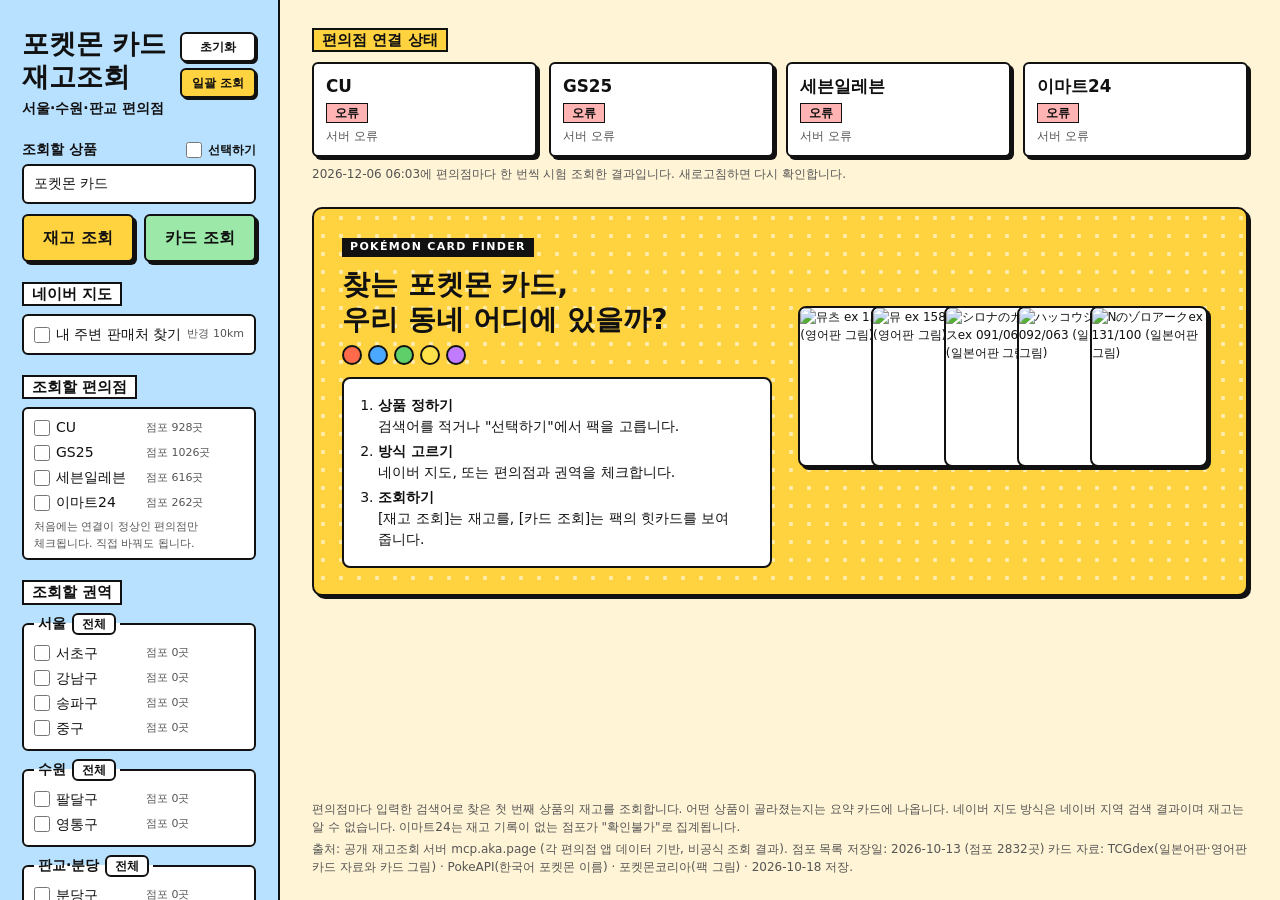
==== apps/pokemon-stock/index.html @ e5e1d25b "Add the 30th anniversary pack, real pack art, and fix fan hover flicker The 30th Celebration pack co" ====
<!DOCTYPE html>
<html lang="ko" data-version="26">
<head>
  <meta charset="UTF-8">
  <!-- 휴대폰에서 화면 폭에 맞게 보이도록 하는 설정 -->
  <meta name="viewport" content="width=device-width, initial-scale=1">
  <title>포켓몬 카드 재고조회</title>
  <!-- Leaflet = 여러 곳에 핀을 꽂을 수 있는 지도 라이브러리. CDN(공개 저장소)에서 불러온다.
       integrity = 받은 파일이 바뀌지 않았는지 확인하는 지문 -->
  <link rel="stylesheet" href="https://unpkg.com/leaflet@1.9.4/dist/leaflet.css"
        integrity="sha256-p4NxAoJBhIIN+hmNHrzRCf9tD/miZyoHS5obTRR9BMY=" crossorigin="">
  <link rel="stylesheet" href="style.css?v=26">
</head>
<body>
  <!-- 왼쪽 사이드바: 제목, 조회 버튼, 조회 상태, 권역 체크박스 -->
  <header>
    <!-- 제목과 초기화 버튼을 한 줄에 -->
    <div class="title-row">
      <h1>포켓몬 카드 <br>재고조회</h1>
      <div class="title-buttons">
        <!-- 초기화: 아래의 모든 선택을 푼다 -->
        <button id="reset-btn" type="button">초기화</button>
        <!-- 일괄 조회: 팩 전체를 모든 권역에서 조회한다(조회 중에는 [중지]로 바뀐다) -->
        <button id="batch-btn" type="button">일괄 조회</button>
      </div>
    </div>
    <p class="tagline">서울·수원·판교 편의점</p>

    <!-- 조회할 상품을 직접 적는 입력칸. label 의 for 와 input 의 id 를 맞추면 글자를 눌러도 입력칸이 선택된다 -->
    <div class="field-row">
      <label for="keyword" class="field">조회할 상품</label>
      <!-- 선택하기: 체크하면 입력칸 대신 아래의 팩 목록에서 고른다 -->
      <label class="pick"><input type="checkbox" id="pick-mode"><span>선택하기</span></label>
    </div>
    <input id="keyword" type="text" value="포켓몬 카드" maxlength="40" placeholder="포켓몬 닌자스피너카드" autocomplete="off">
    <!-- 팩 목록: 선택하기를 체크했을 때만 보인다. 하나만 고를 수 있다. script.js 가 cards.json 을 읽어 채운다 -->
    <form id="packs" class="checks" aria-label="포켓몬 카드 팩" hidden></form>

    <!-- 이 버튼을 누르면 script.js 가 체크한 권역의 점포를 공개 재고조회 서버에 실시간으로 물어본다 -->
    <!-- 재고 조회와 카드 조회 버튼을 반반씩 나란히 -->
    <div class="actions">
      <button id="load-btn" type="button">재고 조회</button>
      <!-- 카드 조회: 선택하기에서 고른 팩의 힛카드를 오른쪽에 보여 준다 -->
      <button id="cards-btn" type="button">카드 조회</button>
    </div>

    <!-- progress = 진행 막대. value 를 0~100 으로 바꾸면 막대가 찬다 -->
    <progress id="bar" max="100" value="0" aria-label="조회 진행률" hidden></progress>
    <!-- aria-live: 내용이 바뀌면 화면 읽기 프로그램이 읽어 준다 -->
    <p id="status" aria-live="polite"></p>
    <p id="fetched-at"></p>

    <!-- 조회 방식 1: 네이버 지도. 체크하면 아래 편의점·권역 선택은 잠긴다(둘 중 하나만 조회) -->
    <h2>네이버 지도</h2>
    <div class="checks">
      <label><input type="checkbox" id="naver-mode"><span>내 주변 판매처 찾기</span><small>반경 10km</small></label>
    </div>

    <!-- 조회 방식 2: 편의점 재고. 편의점 체크박스는 여러 개를 고를 수 있다. script.js 가 채운다 -->
    <h2>조회할 편의점</h2>
    <form id="chains" class="checks"></form>

    <!-- 권역 체크박스: script.js 가 stores.json 을 읽어 여기에 채운다 -->
    <h2>조회할 권역</h2>
    <form id="regions"></form>
    <p id="estimate" aria-live="polite">점포 목록을 불러오는 중...</p>

    <p class="notice">
      네이버 지도와 편의점 중 한 가지 방식으로만 조회합니다. 조회한 순간의 값이니 방문 전 점포에 확인하세요.
      내 위치는 이 브라우저 안에서 거리 계산에만 씁니다.
    </p>
  </header>

  <main>
    <!-- 편의점 연결 상태: 페이지가 열릴 때 script.js 가 편의점마다 시험 조회를 해 보고 박스 4개를 채운다 -->
    <section id="health-wrap">
      <h2>편의점 연결 상태</h2>
      <div id="health" aria-live="polite"></div>
      <p id="health-note"></p>
    </section>

    <!-- 버튼을 누르기 전에 보이는 안내 -->
    <section id="empty" class="hero">
      <div class="hero-text">
        <p class="hero-kicker">POKÉMON CARD FINDER</p>
        <p class="hero-title">찾는 포켓몬 카드,<br>우리 동네 어디에 있을까?</p>
        <!-- 속성 색을 본뜬 동그라미 장식 (불·물·풀·전기·에스퍼) -->
        <p class="energy" aria-hidden="true"><i></i><i></i><i></i><i></i><i></i></p>
        <ol class="hero-steps">
          <li><strong>상품 정하기</strong> 검색어를 적거나 "선택하기"에서 팩을 고릅니다.</li>
          <li><strong>방식 고르기</strong> 네이버 지도, 또는 편의점과 권역을 체크합니다.</li>
          <li><strong>조회하기</strong> [재고 조회]는 재고를, [카드 조회]는 팩의 힛카드를 보여 줍니다.</li>
        </ol>
      </div>
      <!-- 카드 그림 몇 장을 부채꼴로: script.js 가 cards.json 에서 그림이 있는 카드를 골라 채운다 -->
      <div id="hero-cards" class="hero-cards" aria-hidden="true"></div>
    </section>

    <!-- 네이버 지도 방식의 결과: 내 위치 10km 안의 판매처를 지도와 목록으로 -->
    <section id="places" hidden>
      <h2 id="places-title"></h2>
      <p id="places-note"></p>
      <p><a id="naver-link" target="_blank" rel="noopener">네이버 지도에서 전체 결과 보기 ↗</a></p>
      <div id="map" role="region" aria-label="주변 판매처 지도"></div>
      <ul id="places-list"></ul>
    </section>

    <!-- 카드 조회의 결과: 고른 팩마다 힛카드를 보여 준다 -->
    <section id="cards" hidden>
      <h2 id="cards-title"></h2>
      <p id="cards-note">팩을 누르면 그 팩에 들어 있는 가장 높은 등급의 카드가 펼쳐집니다. 뽑힐 확률이나 실제 개봉 결과를 뜻하지 않습니다.
         카드 그림은 공개 자료(TCGdex)의 일본어판 그림을 쓰고, 일본어판이 없으면 같은 그림의 영어판 카드 그림을 씁니다.
         어느 판에도 그림이 없는 카드(아직 영어판이 나오지 않은 스톰에메랄다 등)는 글자 카드로 표시합니다.
         팩 그림은 포켓몬코리아 공식 사이트의 한국어판 팩 그림이고, 박스는 실제 박스 사진이 없어 그 팩 그림을 앞면에 입혀 그린 모양입니다.
         포켓몬 30주년 팩은 영어판 자료로 만들었고 편의점 재고 조회에서는 뺐습니다. 최신 팩은 일부 이름이 일본어나 영어로 나옵니다.</p>
      <div id="cards-list"></div>
    </section>

    <!-- hidden: 처음에는 숨겨 두고, 조회가 끝난 뒤 JS 가 보이게 한다 -->
    <section id="result" hidden>
      <h2>편의점별 요약</h2>
      <p id="scope"></p>
      <div id="summary"></div>

      <!-- 재고가 있는 점포만 여기에 나온다 -->
      <section id="panel">
        <div class="panel-head">
          <h2 id="panel-title"></h2>
          <!-- 점포 검색창: 적는 즉시 조회된 점포 전체(재고 없는 점포 포함)에서 이름·주소로 찾는다 -->
          <label for="store-search" class="sr-only">점포 검색</label>
          <input id="store-search" type="search" placeholder="점포명·주소 검색 (예: 광교)" maxlength="30" autocomplete="off">
        </div>
        <p id="panel-note"></p>
        <ul id="store-list"></ul>
      </section>
    </section>
  </main>

  <footer>
    <p>편의점마다 입력한 검색어로 찾은 첫 번째 상품의 재고를 조회합니다. 어떤 상품이 골라졌는지는 요약 카드에 나옵니다.
       네이버 지도 방식은 네이버 지역 검색 결과이며 재고는 알 수 없습니다.
       이마트24는 재고 기록이 없는 점포가 "확인불가"로 집계됩니다.</p>
    <p>출처: 공개 재고조회 서버 mcp.aka.page (각 편의점 앱 데이터 기반, 비공식 조회 결과). <span id="built-at"></span> <span id="cards-source"></span></p>
  </footer>

  <script src="https://unpkg.com/leaflet@1.9.4/dist/leaflet.js"
          integrity="sha256-20nQCchB9co0qIjJZRGuk2/Z9VM+kNiyxNV1lvTlZBo=" crossorigin=""></script>
  <script src="script.js?v=26"></script>
</body>
</html>
---- apps/pokemon-stock/style.css ----
/* 디자인: 네오 브루탈리즘 = 밝은 원색 + 굵은 검정 테두리 + 번지지 않는 딱딱한 그림자.
   배치: PC 에서는 왼쪽 사이드바 + 오른쪽 본문(블로그와 같은 구조), 휴대폰에서는 한 열. */
:root {
  --bg: #fff4d6;     /* 크림색 바탕 */
  --ink: #111111;    /* 글자와 테두리의 검정 */
  --card: #ffffff;
  --point: #ffd23f;  /* 노랑: 조회 버튼, 선택된 것 */
  --sub: #b8e0ff;    /* 하늘: 사이드바 */
  --ok: #9be8a8;     /* 초록: 재고 있음 */
  --dim: #555555;    /* 회색 글자: 품절, 확인불가 */
  --line: 2px solid var(--ink);
  --shadow: 3px 3px 0 var(--ink); /* 가로 3px, 세로 3px, 번짐 0 = 딱딱한 그림자 */
}

/* grid: 왼쪽 280px 사이드바 + 나머지(1fr) 본문. 본문 아래 줄에 footer */
body {
  margin: 0;
  min-height: 100vh;
  display: grid;
  grid-template-columns: 280px minmax(0, 1fr); /* minmax(0, …) = 내용이 길어도 칸이 화면 밖으로 늘어나지 않게 */
  grid-template-rows: 1fr auto;
  font: 14px/1.5 system-ui, -apple-system, "Apple SD Gothic Neo", sans-serif; /* 글자크기/줄간격 글꼴 */
  background: var(--bg);
  color: var(--ink);
  word-break: keep-all;    /* 한글을 단어 중간에서 끊지 않는다 */
  overflow-wrap: anywhere; /* 그래도 넘치는 긴 주소는 꺾는다 */
}

/* 사이드바: 스크롤해도 화면에 붙어 있다 */
header {
  grid-row: 1 / 3;
  position: sticky;
  top: 0;
  height: 100vh;
  box-sizing: border-box;
  padding: 28px 22px;
  background: var(--sub);
  border-right: var(--line);
  overflow-y: auto; /* 권역이 많아 화면보다 길어지면 사이드바 안에서 스크롤 */
}

h1, h2 { font-weight: 800; line-height: 1.2; }
h1 { font-size: 1.7rem; margin: 0 0 4px; }
/* 제목(왼쪽)과 초기화 버튼(오른쪽)을 한 줄에 */
.title-row { display: flex; align-items: flex-start; justify-content: space-between; gap: 8px; }
.tagline { margin: 0 0 20px; font-weight: 700; }

/* 소제목 뒤에 노란 형광펜을 칠한 듯한 효과 */
h2 {
  display: inline-block;
  font-size: 0.95rem;
  margin: 0 0 10px;
  padding: 1px 8px;
  background: var(--point);
  border: var(--line);
}

main { padding: 28px 32px 8px; max-width: 1100px; }
footer { padding: 8px 32px 20px; color: var(--dim); font-size: 12px; max-width: 1100px; }
footer p { margin: 4px 0; }

a { color: var(--ink); font-weight: 700; }

/* 누르는 것은 모두 button */
button {
  font: inherit;
  min-height: 36px;
  padding: 6px 12px;
  border: var(--line);
  border-radius: 6px;
  background: var(--card);
  color: var(--ink);
  box-shadow: var(--shadow);
  cursor: pointer;
  text-align: left;
  transition: transform 0.1s, box-shadow 0.1s;
}

/* 마우스를 올리면 살짝 떠오르고, 누르는 동안에는 그림자 자리로 내려가 "눌린" 것처럼 보인다 */
button:hover { transform: translate(-1px, -1px); box-shadow: 4px 4px 0 var(--ink); }
button:active { transform: translate(3px, 3px); box-shadow: none; }

/* 키보드로 선택했을 때 어디에 있는지 보이게 한다 */
:focus-visible { outline: 3px solid #1a4fff; outline-offset: 2px; }

/* 상품 입력칸 */
header label.field { display: block; padding: 0; margin-bottom: 4px; font-weight: 800; cursor: default; }
#keyword { width: 100%; height: 40px; margin: 0 0 10px; padding: 0 10px; box-sizing: border-box; font: inherit; border: var(--line); border-radius: 6px; background: var(--card); color: var(--ink); }

/* 재고 조회와 카드 조회를 반반씩 나란히 (1fr 1fr = 같은 폭 두 칸) */
.actions { display: grid; grid-template-columns: 1fr 1fr; gap: 10px; }
.actions button { text-align: center; font-size: 1rem; font-weight: 800; padding: 10px 4px; }
#load-btn { background: var(--point); }

button:disabled { cursor: wait; background: var(--card); color: var(--dim); transform: none; box-shadow: none; }

/* 진행 막대: 브라우저 기본 모양을 지우고(appearance: none) 테두리와 노란 채움으로 다시 그린다 */
#bar { appearance: none; display: block; width: 100%; height: 18px; margin-top: 14px; border: var(--line); border-radius: 6px; background: var(--card); overflow: hidden; box-sizing: border-box; }
#bar[hidden] { display: none; }
#bar::-webkit-progress-bar { background: var(--card); }
#bar::-webkit-progress-value { background: var(--point); border-right: var(--line); transition: width 0.3s; } /* 크롬·사파리 */
#bar::-moz-progress-bar { background: var(--point); }                                                         /* 파이어폭스 */

/* 초기화 버튼: 제목 오른쪽에 작고 조용하게 */
/* 제목 오른쪽에 초기화와 일괄 조회를 위아래로. 두 버튼은 크기와 글자 크기가 같다 */
.title-buttons { display: flex; flex-direction: column; gap: 6px; flex: 0 0 auto; margin-top: 4px; }
#reset-btn, #batch-btn { min-height: 30px; padding: 2px 10px; font-size: 12px; font-weight: 700; text-align: center; box-shadow: 2px 2px 0 var(--ink); }
#batch-btn { background: var(--point); }

/* 잠긴(disabled) 체크박스와 그 이름표는 흐리게 */
header label:has(input:disabled), legend .all:disabled { opacity: 0.4; cursor: not-allowed; }
fieldset:has(input:disabled) { background: transparent; }

/* 주변 판매처 지도 */
#map { height: 420px; margin: 10px 0 14px; border: var(--line); border-radius: 8px; box-shadow: var(--shadow); z-index: 0; }
#map[hidden] { display: none; }
#places-note { margin: 0 0 6px; color: var(--dim); font-size: 12px; }
#places-list { list-style: none; padding: 0; margin: 0; }
#places-list li { margin-bottom: 10px; }
#places-list a { display: inline-block; padding: 6px 0 0; font-size: 12px; }

#status { margin: 8px 0 0; font-weight: 700; font-variant-numeric: tabular-nums; } /* tabular-nums = 숫자 폭을 같게 해 글자가 흔들리지 않게 */
#status:empty, #fetched-at:empty { display: none; } /* :empty = 내용이 없을 때는 자리도 차지하지 않게 */
#fetched-at { display: inline-block; margin: 12px 0 0; padding: 2px 8px; background: var(--ink); color: var(--card); font-weight: 700; font-size: 12px; }
.notice { margin: 16px 0 0; font-size: 12px; }

/* "조회할 상품" 이름표와 [선택하기]를 한 줄의 양 끝에 */
.field-row { display: flex; align-items: center; justify-content: space-between; margin-bottom: 4px; }
.field-row label.field { margin: 0; }
header label.pick { padding: 0; font-size: 12px; font-weight: 700; }
#keyword:disabled { opacity: 0.4; cursor: not-allowed; }
/* 팩 목록: 길어지면 이 상자 안에서 스크롤 */
#packs { max-height: 190px; overflow-y: auto; margin: -4px 0 10px; }
#packs[hidden] { display: none; }

/* 카드 조회 버튼 */
#cards-btn { background: var(--ok); }

/* ---------- 힛카드 화면 ---------- */
#cards-note { margin: 0 0 14px; color: var(--dim); font-size: 12px; }
.pack { margin-bottom: 28px; padding: 14px 16px 16px; border: var(--line); border-radius: 8px; background: var(--card); box-shadow: var(--shadow); }
.pack h3 { margin: 0; font-size: 1.15rem; font-weight: 800; }
.pack-meta { margin: 2px 0 0; color: var(--dim); font-size: 12px; }

/* 팩 목록: 이름과 설명을 한 줄로. 이름이 길면 말줄임표 */
#packs label span { flex: 1; min-width: 0; white-space: nowrap; overflow: hidden; text-overflow: ellipsis; }
#packs label small { white-space: nowrap; }

/* 무대: 닫힌 팩 또는 펼쳐진 카드가 가운데에 놓인다. 뒤 배경은 팩의 색(--c)을 옅게 깐 빗금 무늬 */
.stage {
  display: flex; justify-content: center; align-items: center; min-height: 270px; margin-top: 10px; padding: 16px 0 96px; overflow: hidden;
  border: 1px solid var(--ink); border-radius: 8px;
  background-color: color-mix(in srgb, var(--c, var(--point)) 45%, var(--card)); /* 팩 색과 흰색을 섞는다 */
  background-image: repeating-linear-gradient(45deg, transparent 0 16px, rgb(255 255 255 / 0.4) 16px 32px);
} /* 아래 여백: 기울어진 카드의 끝이 잘리지 않게 */

/* 팩 뒤의 박스 모양(직접 그린 것): 팩보다 크고 살짝 기울어 뒤에 놓인다 */
.stage { position: relative; }
.box-art {
  position: absolute; left: 50%; top: 22px; width: 210px; height: 230px; box-sizing: border-box;
  display: flex; flex-direction: column; justify-content: space-between; align-items: flex-end; padding: 12px 14px;
  transform: translateX(-34%) rotate(6deg);
  border: var(--line); border-radius: 6px; box-shadow: 5px 5px 0 var(--ink);
  background: color-mix(in srgb, var(--c, var(--point)) 70%, var(--ink)); /* 팩 색을 조금 어둡게 */
  color: var(--card); font-size: 11px; font-weight: 800; letter-spacing: 0.08em;
}
.box-art::before { content: ''; position: absolute; left: 0; right: 0; top: 34px; border-top: 2px dashed rgb(255 255 255 / 0.7); } /* 뚜껑 절취선 */
.box-art strong { font-size: 1.05rem; letter-spacing: 0; text-align: right; }
.box-art[hidden] { display: none; }
.stage.still { padding-bottom: 24px; } /* 펼칠 카드가 없는 팩: 아래 여백이 필요 없다 */
.pack-cover { position: relative; z-index: 1; margin-right: 70px; } /* 박스 앞, 약간 왼쪽에 */

/* 닫힌 팩: 세로로 긴 봉지 모양 버튼 */
.pack-cover { display: flex; flex-direction: column; justify-content: space-between; align-items: center; width: 130px; height: 210px; padding: 14px 10px; text-align: center; background: var(--c, var(--point)); border-radius: 10px; font-size: 12px; }
button.pack-cover[aria-expanded], button.pack-cover:hover { background: var(--c, var(--point)); }
.pack-cover[hidden], .fan[hidden], .again[hidden] { display: none; }
.pack-cover strong { font-size: 1.05rem; font-weight: 800; line-height: 1.25; }
.pack-cover .open { padding: 2px 10px; background: var(--ink); color: var(--card); font-weight: 800; }

/* 실제 팩 그림(정사각형 그림 가운데에 팩이 있다). 다 불러오면 script.js 가 has-img 를 붙인다 */
.pack-img { display: none; }
.has-img > .pack-img { display: block; position: absolute; inset: 0; width: 100%; height: 100%; object-fit: cover; }
/* 팩 표지: 그림이 팩 모양을 대신하고, 직접 그린 글자는 숨긴다. [팩 열기] 표시는 그림 아래쪽에 */
button.pack-cover.has-img, button.pack-cover.has-img:hover { padding: 0; background: transparent; border-color: transparent; box-shadow: none; }
.pack-cover.has-img > .pack-img { filter: drop-shadow(3px 3px 0 var(--ink)); }
.pack-cover.has-img > span:not(.open), .pack-cover.has-img > strong { visibility: hidden; }
.pack-cover.has-img .open { position: absolute; bottom: -10px; z-index: 1; }
/* 박스 앞면: 팩 그림을 크게 확대해 그림 부분으로 채우고, 글자는 어두운 띠 위에 */
.box-art { overflow: hidden; }
.box-art::before { z-index: 1; }
.box-art.has-img > .pack-img { transform: scale(1.8); }
.box-art > span, .box-art > strong { position: relative; z-index: 1; }
.box-art.has-img > span, .box-art.has-img > strong { padding: 0 6px; background: rgb(0 0 0 / 0.7); }

/* 펼쳐진 카드: 가운데를 기준으로 부채꼴. --i = 몇 번째 카드, --n = 카드 수, --w = 카드 폭 */
.fan { --w: 104px; display: flex; justify-content: center; flex: 1; min-width: 0; padding: 20px 34px 0; box-sizing: border-box; }
/* 카드 한 자리(slot): 부채꼴의 기울기·겹침을 맡고, 마우스를 올려도 움직이지 않는다 */
.slot {
  /* 가운데에서 멀수록 더 기울인다. 카드가 많으면 한 장당 기울기를 줄여 전체 각도가 너무 커지지 않게 한다 */
  --turn: calc((var(--i) - (var(--n) - 1) / 2) * min(5deg, 44deg / var(--n)));
  flex: 0 0 var(--w); height: calc(var(--w) * 1.44);
  transform: rotate(var(--turn)) translateY(calc(var(--turn) / 1deg * var(--turn) / 1deg * 0.18px)); /* 끝으로 갈수록 살짝 내려 부채꼴로 */
  transform-origin: 50% 120%;
  animation: deal 0.45s backwards; animation-delay: calc(var(--i) * 70ms); /* 한 장씩 차례로 나타난다 */
}
/* 둘째 카드부터는 앞 카드와 겹친다. 카드가 많을수록 더 많이 겹쳐서 전체가 화면 폭 안에 들어오게 한다
   (여기서 100% 는 .fan 의 폭) */
.slot + .slot { margin-left: calc(min(var(--w) - 28px, (100% - var(--w)) / (var(--n) - 1)) - var(--w)); }
@keyframes deal { from { opacity: 0; transform: translateY(40px) rotate(0); } }
/* 자리 안의 카드: 마우스를 올린 자리의 카드만 똑바로 세워 앞으로 띄운다 */
.tcg {
  display: flex; flex-direction: column; justify-content: space-between;
  width: 100%; height: 100%; padding: 8px; box-sizing: border-box;
  border: var(--line); border-radius: 8px; background: var(--card); box-shadow: 3px 3px 0 var(--ink);
  transition: transform 0.15s;
  font-size: 12px;
}
.slot:hover { z-index: 1; }
.slot:hover > .tcg { transform: rotate(calc(-1 * var(--turn))) translateY(-10px) scale(1.06); }
.tcg strong { font-size: 13px; font-weight: 800; line-height: 1.25; overflow-wrap: anywhere; }
.tcg .rarity { align-self: flex-start; padding: 0 6px; border: 1px solid var(--ink); background: var(--card); font-weight: 800; }
.tcg .no { color: var(--dim); }
/* 그림 카드: 여백 없이 그림으로 꽉 채운다 */
.tcg.art { padding: 0; overflow: hidden; }
.tcg.art img { display: block; width: 100%; height: 100%; object-fit: cover; }

/* 그림이 있는 카드 목록: 격자로 */
.gallery { display: grid; grid-template-columns: repeat(auto-fill, minmax(104px, 1fr)); gap: 12px 10px; margin: 0; padding: 6px 0 10px; list-style: none; }
.gallery img { display: block; width: 100%; height: auto; border: var(--line); border-radius: 6px; box-shadow: 2px 2px 0 var(--ink); }
.gallery strong { display: block; margin-top: 4px; font-size: 12px; font-weight: 800; overflow-wrap: anywhere; }
.gallery span { color: var(--dim); font-size: 11px; }

/* 등급별 카드 색: 색만으로 구분하지 않고 등급 글자를 함께 적는다 */
.r-SAR { background: var(--point); }
.r-UR, .r-MUR { background: #ffb3b3; }
.r-BWR { background: #e6e6e6; }
.r-SSR { background: var(--sub); }

.again { display: block; margin: 12px auto; min-height: 30px; padding: 2px 16px; font-weight: 700; border-radius: 999px; box-shadow: 2px 2px 0 var(--ink); }

/* 카드 목록: 가로로 넘기는 칸들. wrap 이 붙으면 여러 줄로 */
.chips { display: flex; gap: 8px; margin: 0; padding: 4px 2px 10px; list-style: none; overflow-x: auto; }
.chips.wrap { flex-wrap: wrap; overflow-x: visible; }
.chips li { flex: 0 0 auto; min-width: 120px; padding: 6px 10px; border: 1px solid var(--ink); border-radius: 6px; background: var(--bg); }
.chips strong { display: block; font-size: 13px; font-weight: 800; }
.chips span { color: var(--dim); font-size: 12px; }
.pack summary { margin-top: 6px; cursor: pointer; font-weight: 700; font-size: 12px; }
/* 움직임을 줄이도록 설정한 사람에게는 등장 효과를 끈다 */
@media (prefers-reduced-motion: reduce) { .slot { animation: none; } .tcg { transition: none; } }

/* 편의점 연결 상태 박스 4개 */
#health-wrap { margin-bottom: 24px; }
#health { display: grid; grid-template-columns: repeat(4, minmax(0, 1fr)); gap: 12px; } /* 편의점 4곳을 항상 한 줄에 */
.health-box { padding: 10px 12px; border: var(--line); border-radius: 6px; background: var(--card); box-shadow: var(--shadow); }
.health-box strong { display: block; font-size: 1.05rem; font-weight: 800; }
.health-box small { display: block; margin-top: 4px; color: var(--dim); font-size: 12px; }
/* 상태 꼬리표: 색만으로 구분하지 않고 "정상 / 오류 / 확인 중" 글자를 함께 적는다 */
.state { display: inline-block; margin-top: 4px; padding: 0 8px; border: 1px solid var(--ink); font-weight: 800; font-size: 12px; }
.state.ok { background: var(--ok); }
.state.bad { background: #ffb3b3; }
#health-note { margin: 8px 0 0; color: var(--dim); font-size: 12px; }

/* 첫 화면: 왼쪽에 안내 글, 오른쪽에 카드 그림 부채꼴 */
.hero {
  display: grid; grid-template-columns: repeat(auto-fit, minmax(280px, 1fr)); gap: 16px; align-items: center; /* 자리가 좁으면 글과 카드가 위아래로 쌓인다 */
  padding: 26px 28px; border: var(--line); border-radius: 10px; box-shadow: var(--shadow); overflow: hidden;
  background-color: var(--point);
  background-image: radial-gradient(rgb(255 255 255 / 0.55) 2px, transparent 2.5px); background-size: 18px 18px; /* 물방울 무늬 */
}
.hero[hidden] { display: none; }
.hero-kicker { display: inline-block; margin: 0; padding: 1px 8px; background: var(--ink); color: var(--card); font-size: 11px; font-weight: 800; letter-spacing: 0.12em; }
.hero-title { margin: 10px 0 8px; font-size: 1.75rem; font-weight: 800; line-height: 1.25; }
/* 속성 색 동그라미: 불 · 물 · 풀 · 전기 · 에스퍼 */
.energy { display: flex; gap: 6px; margin: 0 0 12px; }
.energy i { width: 16px; height: 16px; border: var(--line); border-radius: 50%; }
.energy i:nth-child(1) { background: #ff6b4a; }
.energy i:nth-child(2) { background: #4aa8ff; }
.energy i:nth-child(3) { background: #5fcf6a; }
.energy i:nth-child(4) { background: #ffe14a; }
.energy i:nth-child(5) { background: #c07bff; }
.hero-steps { margin: 0; padding: 12px 14px 12px 34px; border: var(--line); border-radius: 8px; background: var(--card); }
.hero-steps li { margin: 4px 0; }
.hero-steps strong { display: block; font-weight: 800; }
.hero-cards { min-height: 230px; display: flex; align-items: center; padding-bottom: 40px; }
.hero-cards .fan { --w: 112px; padding: 10px 26px 0; }

/* 요약 카드: 모두 같은 크기. auto-fill = 카드 수와 상관없이 칸 너비가 일정하다(좁으면 자동으로 줄바꿈) */
#summary { display: grid; grid-template-columns: repeat(auto-fill, minmax(230px, 1fr)); gap: 12px; }
.card { display: grid; grid-template-columns: minmax(0, 1fr); grid-template-rows: auto minmax(0, 1fr) auto; gap: 8px 10px; width: 100%; height: 220px; padding: 10px 12px; overflow: hidden; }
/* 조회 중: 오른쪽은 힛카드(머리줄 아래부터 카드 바닥까지). 안쪽 너비의 50% = 박스 전체 너비의 약 45% */
.card.busy { grid-template-columns: minmax(0, 1fr) 50%; }
.card-head { grid-column: 1 / -1; }
.card small { display: block; color: var(--dim); font-size: 12px; }
/* 머리줄: 편의점 이름 왼쪽, 상태 표시 오른쪽 */
.card-head { display: flex; align-items: center; justify-content: space-between; gap: 8px; }
.card-head strong { font-size: 1.1rem; font-weight: 800; }
.pill { padding: 0 8px; border: 1px solid var(--ink); border-radius: 999px; background: var(--card); font-size: 12px; font-weight: 800; white-space: nowrap; }
.pill.run { background: var(--point); }
.pill.ok { background: var(--ok); }
.pill.bad { background: #ffb3b3; }
.pill.wait { color: var(--dim); }
.card-main { display: flex; flex-direction: column; justify-content: center; gap: 8px; min-width: 0; }
.card-wait { color: var(--dim); font-weight: 700; }
.big { display: flex; flex-wrap: wrap; align-items: baseline; gap: 2px 4px; }
.big b { font-size: 2.2rem; font-weight: 900; line-height: 1; }
.big span { font-weight: 700; white-space: nowrap; }
.has-stock .big b { padding: 2px 6px; border: var(--line); background: var(--ok); }
/* 작은 숫자 3칸: 품절 · 미확인 · 전체 */
.stats { display: grid; grid-template-columns: repeat(3, 1fr); border: 1px solid var(--ink); border-radius: 6px; overflow: hidden; background: var(--card); }
.stats > span { display: flex; flex-direction: column; align-items: center; padding: 2px 0; }
.stats > span + span { border-left: 1px solid var(--ink); }
.stats b { font-weight: 800; line-height: 1.3; }
.stats small { font-size: 10px; white-space: nowrap; }
/* 맨 아래 줄: 두 줄까지만 보이고 넘치면 말줄임표 */
.card .card-foot { display: -webkit-box; -webkit-line-clamp: 2; -webkit-box-orient: vertical; overflow: hidden; min-height: 2.8em; line-height: 1.4; }

/* aria-expanded / aria-pressed 가 true 인 버튼 = 지금 펼쳐졌거나 선택된 것 → 노랗게 */
button[aria-expanded="true"], button[aria-pressed="true"] { background: var(--point); }


/* 편의점의 첫 결과를 기다리는 동안 힛카드가 한 장씩 넘어가는 자리 (넘기는 움직임은 script.js 의 deal) */
/* container-type: size = 안쪽에서 이 자리의 너비(cqw)·높이(cqh)를 잴 수 있게 한다. 카드는 자리에 들어가는 가장 큰 크기로 */
.deal { grid-column: 2; grid-row: 2 / -1; container-type: size; display: flex; flex-direction: column; align-items: center; justify-content: center; gap: 3px; }
.deal img { width: min(100cqw - 4px, (100cqh - 20px) * 245 / 337); aspect-ratio: 245 / 337; border: var(--line); border-radius: 6px; background: var(--bg); box-shadow: 2px 2px 0 var(--ink); }
.deal small { width: 100%; text-align: center; color: var(--ink); font-size: 10px; font-weight: 700; white-space: nowrap; overflow: hidden; text-overflow: ellipsis; }

#panel { margin-top: 28px; }
/* 목록 제목은 왼쪽, 점포 검색창은 오른쪽 끝에 */
.panel-head { display: flex; flex-wrap: wrap; align-items: center; justify-content: space-between; gap: 8px 16px; margin-bottom: 8px; }
.panel-head h2 { margin: 0; }
#store-search { width: 260px; max-width: 100%; height: 36px; padding: 0 10px; box-sizing: border-box; font: inherit; border: var(--line); border-radius: 6px; background: var(--card); color: var(--ink); }
/* 화면에는 안 보이지만 화면 읽기 프로그램은 읽는 글자(입력칸의 이름표) */
.sr-only { position: absolute; width: 1px; height: 1px; overflow: hidden; clip-path: inset(50%); white-space: nowrap; }
#panel-note, #scope { margin: 0 0 10px; color: var(--dim); font-size: 12px; }

/* 권역 체크박스 (사이드바) */
header h2 { display: block; width: fit-content; margin: 20px 0 8px; background: var(--card); } /* block = 앞의 조회 시각과 같은 줄에 붙지 않게 */
fieldset { margin: 0 0 8px; padding: 6px 10px 8px; border: var(--line); border-radius: 6px; background: var(--card); }
legend { padding: 0 4px; font-weight: 800; }
legend .all { min-height: 22px; margin-left: 6px; padding: 0 8px; font-size: 12px; font-weight: 700; box-shadow: none; }
.checks { padding: 6px 10px; border: var(--line); border-radius: 6px; background: var(--card); } /* 편의점 체크박스 상자 */
/* 체크박스 | 이름 | 점포 수(오른쪽 끝) 를 한 줄에 */
header label { display: flex; align-items: center; gap: 6px; padding: 2px 0; cursor: pointer; }
header label small { margin-left: auto; color: var(--dim); font-size: 11px; }
/* 조회할 편의점·권역: 점포 수를 이름 뒤 같은 자리에서 왼쪽 정렬(이름 칸 너비를 6em 으로 맞춘다) */
#chains label, #regions label { display: grid; grid-template-columns: auto 6em 1fr; }
#chains label small, #regions label small { margin-left: 0; }
.checks .hint { display: block; margin-top: 4px; color: var(--dim); font-size: 11px; } /* 체크박스 아래의 짧은 안내 */
header input { width: 16px; height: 16px; margin: 0; accent-color: var(--ink); } /* accent-color = 체크 표시의 색 */
#estimate { margin: 8px 0 0; font-weight: 700; font-size: 12px; }

#store-list { list-style: none; padding: 0; margin: 0; }
#store-list li { margin-bottom: 8px; }
/* 일괄 조회 목록의 편의점별 제목 줄 */
#store-list li.group { margin: 18px 0 8px; padding: 2px 10px; width: fit-content; background: var(--ink); color: var(--card); font-weight: 800; }
#store-list li.group:first-child { margin-top: 0; }

/* 점포 한 줄을 3칸으로: 점포명 | 주소 | 거리. 그 아래 줄 전체에 상품별 재고 */
.store {
  display: grid;
  grid-template-columns: minmax(120px, 1fr) minmax(0, 2.2fr) auto;
  gap: 2px 16px;
  align-items: baseline;
  width: 100%;
  padding: 8px 12px;
  box-shadow: 2px 2px 0 var(--ink);
}
.store strong { font-weight: 800; }
.store .where { color: var(--dim); font-size: 12px; }
.store .stocks { grid-column: 1 / -1; display: flex; flex-wrap: wrap; gap: 4px 6px; margin-top: 4px; }

/* 재고 상태 칩: 색만으로 구분하지 않고 "재고 N / 품절 / 확인불가" 글자를 함께 적는다 */
.stock { padding: 0 8px; border: 1px solid var(--ink); border-radius: 999px; font-size: 12px; background: var(--card); }
.stock.in { background: var(--ok); font-weight: 800; }
.stock.out { color: var(--dim); border-color: var(--dim); }
.stock.unknown { color: var(--dim); border: 1px dashed var(--dim); }

.map { padding: 8px 0 4px; }
.map iframe { display: block; width: 100%; height: 240px; border: var(--line); border-radius: 6px; box-sizing: border-box; }
.map a { display: inline-block; padding: 8px 0; }

/* 화면 폭 700px 이하(휴대폰): 사이드바를 위로 올려 한 열로, 누르는 요소는 손가락에 맞게 44px 이상 */
@media (max-width: 700px) {
  body { display: block; }
  header { position: static; height: auto; border-right: none; border-bottom: var(--line); padding: 20px 16px; overflow-y: visible; }
  h1 br { display: none; }
  main { padding: 20px 16px 8px; }
  footer { padding: 8px 16px 20px; }
  button, legend .all { min-height: 44px; }
  header label { padding: 10px 0; }
  .map a { padding: 12px 0; }
  #health { gap: 6px; }
  .health-box { padding: 6px; }
  .health-box strong { font-size: 12px; }
  .health-box .state { padding: 0 4px; font-size: 11px; }
  .health-box small { font-size: 10px; }
  #summary { grid-template-columns: 1fr; } /* 요약 카드는 숫자와 힛카드가 함께 들어가야 해서 한 줄에 하나 */
  .card { height: 260px; } /* 폭이 넓어진 만큼 높이도 늘려 힛카드를 크게 */
  .hero { padding: 20px 16px; }
  .hero-title { font-size: 1.4rem; }
  .hero-cards .fan { --w: 84px; }
  #reset-btn, #batch-btn { min-height: 44px; }
  .fan { --w: 84px; padding: 16px 26px 0; }
  .store { grid-template-columns: 1fr; }
}
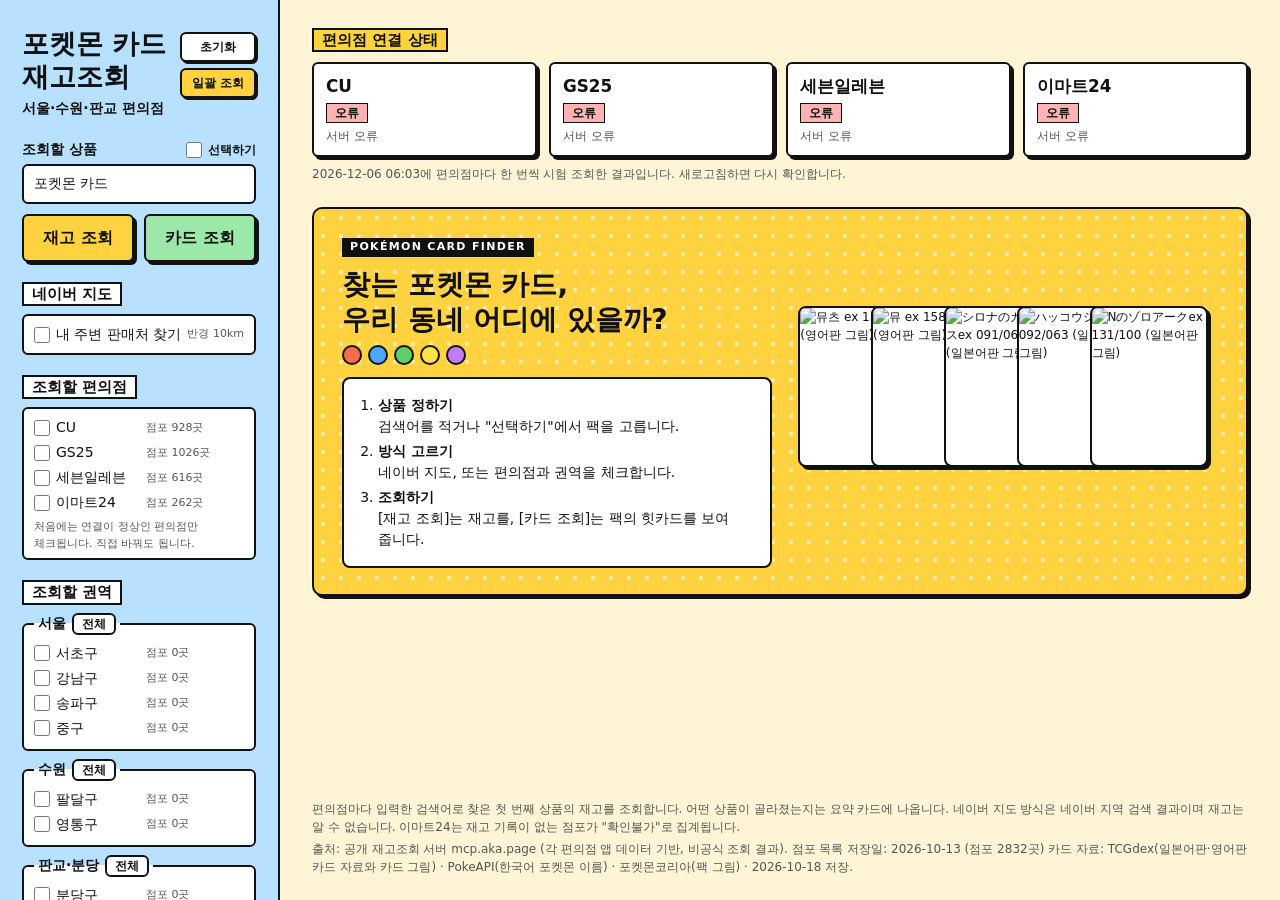
==== commit a704c806: "Show every card in a pack with prices in won; enlarge card images cards.json now holds each pack's r" ====
--- a/apps/pokemon-stock/index.html
+++ b/apps/pokemon-stock/index.html
@@ -1,5 +1,5 @@
 <!DOCTYPE html>
-<html lang="ko" data-version="26">
+<html lang="ko" data-version="27">
 <head>
   <meta charset="UTF-8">
   <!-- 휴대폰에서 화면 폭에 맞게 보이도록 하는 설정 -->
@@ -9,7 +9,7 @@
        integrity = 받은 파일이 바뀌지 않았는지 확인하는 지문 -->
   <link rel="stylesheet" href="https://unpkg.com/leaflet@1.9.4/dist/leaflet.css"
         integrity="sha256-p4NxAoJBhIIN+hmNHrzRCf9tD/miZyoHS5obTRR9BMY=" crossorigin="">
-  <link rel="stylesheet" href="style.css?v=26">
+  <link rel="stylesheet" href="style.css?v=27">
 </head>
 <body>
   <!-- 왼쪽 사이드바: 제목, 조회 버튼, 조회 상태, 권역 체크박스 -->
@@ -108,7 +108,7 @@
     <!-- 카드 조회의 결과: 고른 팩마다 힛카드를 보여 준다 -->
     <section id="cards" hidden>
       <h2 id="cards-title"></h2>
-      <p id="cards-note">팩을 누르면 그 팩에 들어 있는 가장 높은 등급의 카드가 펼쳐집니다. 뽑힐 확률이나 실제 개봉 결과를 뜻하지 않습니다.
+      <p id="cards-note">팩을 누르면 그 팩에 들어 있는 가장 높은 등급의 카드가 펼쳐집니다. 맨 아래의 "전체 카드 보기"를 펼치면 팩의 모든 카드를 번호순으로 볼 수 있습니다. 뽑힐 확률이나 실제 개봉 결과를 뜻하지 않습니다.
          카드 그림은 공개 자료(TCGdex)의 일본어판 그림을 쓰고, 일본어판이 없으면 같은 그림의 영어판 카드 그림을 씁니다.
          어느 판에도 그림이 없는 카드(아직 영어판이 나오지 않은 스톰에메랄다 등)는 글자 카드로 표시합니다.
          팩 그림은 포켓몬코리아 공식 사이트의 한국어판 팩 그림이고, 박스는 실제 박스 사진이 없어 그 팩 그림을 앞면에 입혀 그린 모양입니다.
@@ -145,6 +145,6 @@
 
   <script src="https://unpkg.com/leaflet@1.9.4/dist/leaflet.js"
           integrity="sha256-20nQCchB9co0qIjJZRGuk2/Z9VM+kNiyxNV1lvTlZBo=" crossorigin=""></script>
-  <script src="script.js?v=26"></script>
+  <script src="script.js?v=27"></script>
 </body>
 </html>
--- a/apps/pokemon-stock/style.css
+++ b/apps/pokemon-stock/style.css
@@ -193,7 +193,7 @@
 .box-art.has-img > span, .box-art.has-img > strong { padding: 0 6px; background: rgb(0 0 0 / 0.7); }
 
 /* 펼쳐진 카드: 가운데를 기준으로 부채꼴. --i = 몇 번째 카드, --n = 카드 수, --w = 카드 폭 */
-.fan { --w: 104px; display: flex; justify-content: center; flex: 1; min-width: 0; padding: 20px 34px 0; box-sizing: border-box; }
+.fan { --w: 125px; display: flex; justify-content: center; flex: 1; min-width: 0; padding: 20px 34px 0; box-sizing: border-box; }
 /* 카드 한 자리(slot): 부채꼴의 기울기·겹침을 맡고, 마우스를 올려도 움직이지 않는다 */
 .slot {
   /* 가운데에서 멀수록 더 기울인다. 카드가 많으면 한 장당 기울기를 줄여 전체 각도가 너무 커지지 않게 한다 */
@@ -225,10 +225,32 @@
 .tcg.art img { display: block; width: 100%; height: 100%; object-fit: cover; }
 
 /* 그림이 있는 카드 목록: 격자로 */
-.gallery { display: grid; grid-template-columns: repeat(auto-fill, minmax(104px, 1fr)); gap: 12px 10px; margin: 0; padding: 6px 0 10px; list-style: none; }
+.gallery { display: grid; grid-template-columns: repeat(auto-fill, minmax(125px, 1fr)); gap: 12px 10px; margin: 0; padding: 6px 0 10px; list-style: none; }
 .gallery img { display: block; width: 100%; height: auto; border: var(--line); border-radius: 6px; box-shadow: 2px 2px 0 var(--ink); }
 .gallery strong { display: block; margin-top: 4px; font-size: 12px; font-weight: 800; overflow-wrap: anywhere; }
 .gallery span { color: var(--dim); font-size: 11px; }
+/* 누르면 카드 창이 열리는 칸: 버튼 모양은 지우고 그림만 */
+button.card-pick { display: block; width: 100%; min-height: 0; padding: 0; border: none; background: none; box-shadow: none; }
+button.card-pick:hover { transform: translateY(-2px); box-shadow: none; }
+button.chip-pick { min-height: 0; padding: 0; border: none; background: none; box-shadow: none; text-align: left; }
+.chips li:has(.chip-pick) { cursor: pointer; }
+/* 펼친 카드도 버튼이지만 버튼의 기본 움직임은 쓰지 않는다(자리의 마우스 반응이 맡는다) */
+button.tcg, button.tcg:hover, button.tcg:active { min-height: 0; text-align: left; }
+button.tcg:active { box-shadow: 3px 3px 0 var(--ink); }
+
+/* 카드 창: 큰 그림 + 시세 */
+.card-dialog { width: min(640px, calc(100vw - 32px)); box-sizing: border-box; padding: 18px; border: var(--line); border-radius: 10px; background: var(--card); color: var(--ink); box-shadow: 6px 6px 0 var(--ink); }
+.card-dialog[open] { display: grid; grid-template-columns: minmax(0, 260px) minmax(0, 1fr); gap: 16px; align-items: start; }
+.card-dialog::backdrop { background: rgb(0 0 0 / 0.55); }
+.card-dialog > img, .card-dialog > .blank { width: 100%; aspect-ratio: 245 / 337; height: auto; border: var(--line); border-radius: 8px; }
+.card-dialog > .blank { display: grid; place-items: center; background: var(--bg); color: var(--dim); }
+.dialog-close { position: absolute; top: 8px; right: 8px; min-height: 30px; padding: 2px 10px; font-weight: 800; }
+.card-info h3 { margin: 0 64px 2px 0; font-size: 1.2rem; font-weight: 800; }
+.card-info .price { display: flex; flex-direction: column; gap: 2px; margin: 12px 0; padding: 10px 12px; border: var(--line); border-radius: 8px; background: var(--bg); }
+.card-info .price small { color: var(--dim); font-size: 11px; }
+.price-big { font-size: 1.8rem; font-weight: 900; line-height: 1.1; }
+/* 그림이 없는 카드: 카드 모양의 빈 칸 */
+.gallery .blank { display: grid; place-items: center; aspect-ratio: 245 / 337; border: 2px dashed var(--dim); border-radius: 6px; background: var(--bg); color: var(--dim); font-size: 11px; }
 
 /* 등급별 카드 색: 색만으로 구분하지 않고 등급 글자를 함께 적는다 */
 .r-SAR { background: var(--point); }
@@ -245,6 +267,8 @@
 .chips strong { display: block; font-size: 13px; font-weight: 800; }
 .chips span { color: var(--dim); font-size: 12px; }
 .pack summary { margin-top: 6px; cursor: pointer; font-weight: 700; font-size: 12px; }
+.all-cards { margin-top: 8px; padding-top: 6px; border-top: 1px dashed var(--ink); }
+.all-cards > summary { font-size: 13px; }
 /* 움직임을 줄이도록 설정한 사람에게는 등장 효과를 끈다 */
 @media (prefers-reduced-motion: reduce) { .slot { animation: none; } .tcg { transition: none; } }
 
@@ -394,12 +418,13 @@
   .health-box strong { font-size: 12px; }
   .health-box .state { padding: 0 4px; font-size: 11px; }
   .health-box small { font-size: 10px; }
+  .card-dialog[open] { grid-template-columns: 1fr; } .card-dialog > img, .card-dialog > .blank { max-width: 220px; justify-self: center; }
   #summary { grid-template-columns: 1fr; } /* 요약 카드는 숫자와 힛카드가 함께 들어가야 해서 한 줄에 하나 */
   .card { height: 260px; } /* 폭이 넓어진 만큼 높이도 늘려 힛카드를 크게 */
   .hero { padding: 20px 16px; }
   .hero-title { font-size: 1.4rem; }
   .hero-cards .fan { --w: 84px; }
   #reset-btn, #batch-btn { min-height: 44px; }
-  .fan { --w: 84px; padding: 16px 26px 0; }
+  .fan { --w: 101px; padding: 16px 26px 0; }
   .store { grid-template-columns: 1fr; }
 }
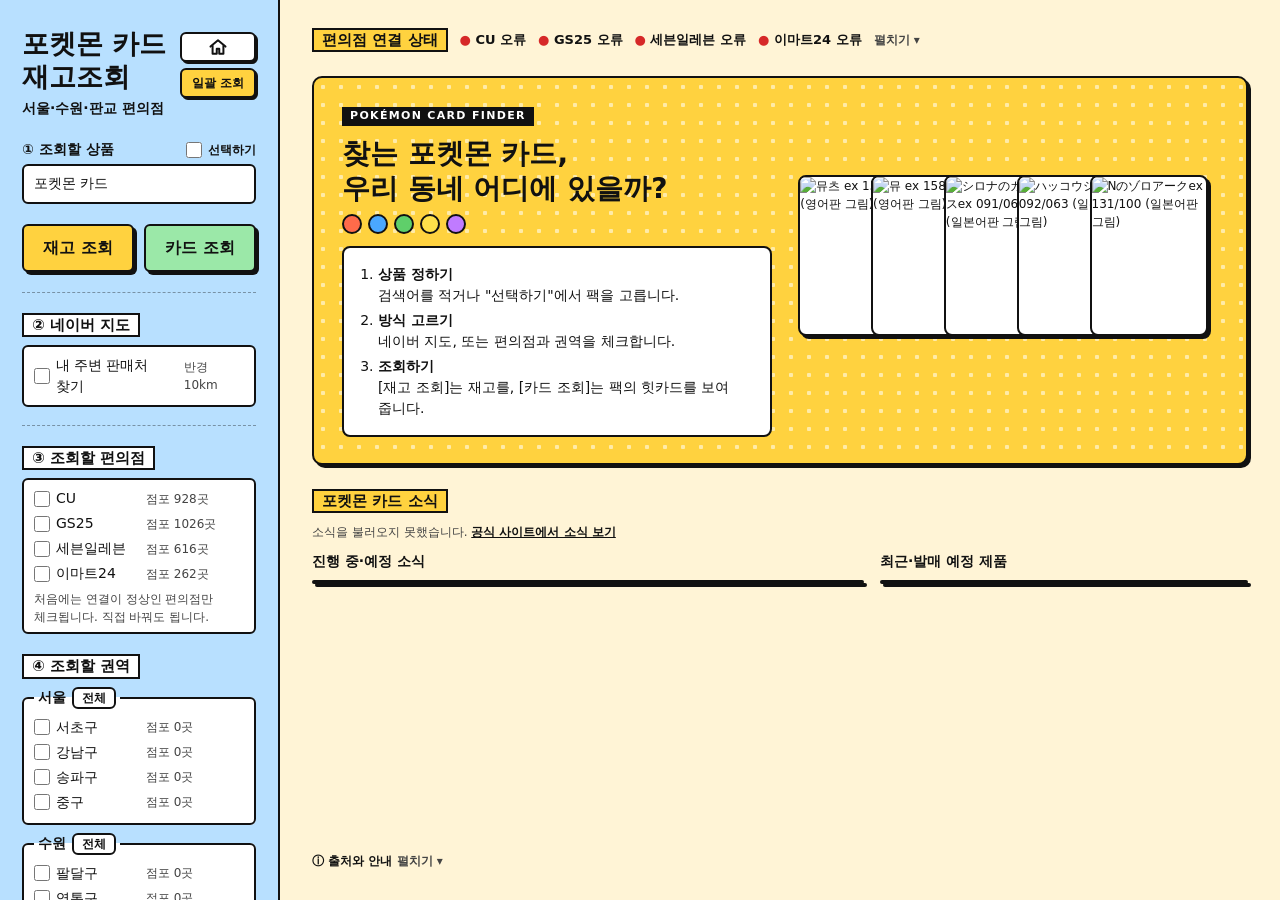
==== commit 6814c420: "Add card search, price trends, pack simulator, news board, and design pass Card view: search across " ====
--- a/apps/pokemon-stock/index.html
+++ b/apps/pokemon-stock/index.html
@@ -1,5 +1,6 @@
 <!DOCTYPE html>
-<html lang="ko" data-version="27">
+<!-- data-news-api = 소식 중계 프로그램(Cloudflare Worker) 주소. 비어 있으면 첫 화면 소식 게시판을 숨긴다 -->
+<html lang="ko" data-version="30" data-news-api="https://rough-bush-3101.pkcard-finder.workers.dev/">
 <head>
   <meta charset="UTF-8">
   <!-- 휴대폰에서 화면 폭에 맞게 보이도록 하는 설정 -->
@@ -9,7 +10,7 @@
        integrity = 받은 파일이 바뀌지 않았는지 확인하는 지문 -->
   <link rel="stylesheet" href="https://unpkg.com/leaflet@1.9.4/dist/leaflet.css"
         integrity="sha256-p4NxAoJBhIIN+hmNHrzRCf9tD/miZyoHS5obTRR9BMY=" crossorigin="">
-  <link rel="stylesheet" href="style.css?v=27">
+  <link rel="stylesheet" href="style.css?v=30">
 </head>
 <body>
   <!-- 왼쪽 사이드바: 제목, 조회 버튼, 조회 상태, 권역 체크박스 -->
@@ -19,7 +20,13 @@
       <h1>포켓몬 카드 <br>재고조회</h1>
       <div class="title-buttons">
         <!-- 초기화: 아래의 모든 선택을 푼다 -->
-        <button id="reset-btn" type="button">초기화</button>
+        <button id="reset-btn" type="button" aria-label="처음 화면으로 (초기화)" title="처음 화면으로 (초기화)">
+          <!-- 집 모양 아이콘 -->
+          <svg viewBox="0 0 24 24" width="20" height="20" aria-hidden="true" focusable="false">
+            <path d="M3 11.5 12 4l9 7.5" fill="none" stroke="currentColor" stroke-width="2.4" stroke-linecap="round" stroke-linejoin="round"/>
+            <path d="M5.5 10v10h5v-6h3v6h5V10" fill="none" stroke="currentColor" stroke-width="2.4" stroke-linejoin="round"/>
+          </svg>
+        </button>
         <!-- 일괄 조회: 팩 전체를 모든 권역에서 조회한다(조회 중에는 [중지]로 바뀐다) -->
         <button id="batch-btn" type="button">일괄 조회</button>
       </div>
@@ -28,7 +35,7 @@
 
     <!-- 조회할 상품을 직접 적는 입력칸. label 의 for 와 input 의 id 를 맞추면 글자를 눌러도 입력칸이 선택된다 -->
     <div class="field-row">
-      <label for="keyword" class="field">조회할 상품</label>
+      <label for="keyword" class="field">① 조회할 상품</label>
       <!-- 선택하기: 체크하면 입력칸 대신 아래의 팩 목록에서 고른다 -->
       <label class="pick"><input type="checkbox" id="pick-mode"><span>선택하기</span></label>
     </div>
@@ -37,46 +44,54 @@
     <form id="packs" class="checks" aria-label="포켓몬 카드 팩" hidden></form>
 
     <!-- 이 버튼을 누르면 script.js 가 체크한 권역의 점포를 공개 재고조회 서버에 실시간으로 물어본다 -->
-    <!-- 재고 조회와 카드 조회 버튼을 반반씩 나란히 -->
-    <div class="actions">
-      <button id="load-btn" type="button">재고 조회</button>
-      <!-- 카드 조회: 선택하기에서 고른 팩의 힛카드를 오른쪽에 보여 준다 -->
-      <button id="cards-btn" type="button">카드 조회</button>
-    </div>
-
-    <!-- progress = 진행 막대. value 를 0~100 으로 바꾸면 막대가 찬다 -->
-    <progress id="bar" max="100" value="0" aria-label="조회 진행률" hidden></progress>
-    <!-- aria-live: 내용이 바뀌면 화면 읽기 프로그램이 읽어 준다 -->
-    <p id="status" aria-live="polite"></p>
+    <!-- 재고 조회와 카드 조회 버튼을 반반씩 나란히. 버튼·진행 막대·상태 글자는 사이드바를 내려도 위에 붙어 있다(sticky) -->
+    <div class="action-bar">
+      <div class="actions">
+        <button id="load-btn" type="button">재고 조회</button>
+        <!-- 카드 조회: 선택하기에서 고른 팩의 힛카드를 오른쪽에 보여 준다 -->
+        <button id="cards-btn" type="button">카드 조회</button>
+      </div>
+      <!-- progress = 진행 막대. value 를 0~100 으로 바꾸면 막대가 찬다 -->
+      <progress id="bar" max="100" value="0" aria-label="조회 진행률" hidden></progress>
+      <!-- aria-live: 내용이 바뀌면 화면 읽기 프로그램이 읽어 준다 -->
+      <p id="status" aria-live="polite"></p>
+    </div>
     <p id="fetched-at"></p>
 
     <!-- 조회 방식 1: 네이버 지도. 체크하면 아래 편의점·권역 선택은 잠긴다(둘 중 하나만 조회) -->
-    <h2>네이버 지도</h2>
+    <hr class="step">
+    <h2>② 네이버 지도</h2>
     <div class="checks">
       <label><input type="checkbox" id="naver-mode"><span>내 주변 판매처 찾기</span><small>반경 10km</small></label>
     </div>
 
     <!-- 조회 방식 2: 편의점 재고. 편의점 체크박스는 여러 개를 고를 수 있다. script.js 가 채운다 -->
-    <h2>조회할 편의점</h2>
+    <hr class="step">
+    <h2>③ 조회할 편의점</h2>
     <form id="chains" class="checks"></form>
 
     <!-- 권역 체크박스: script.js 가 stores.json 을 읽어 여기에 채운다 -->
-    <h2>조회할 권역</h2>
+    <h2>④ 조회할 권역</h2>
     <form id="regions"></form>
     <p id="estimate" aria-live="polite">점포 목록을 불러오는 중...</p>
 
-    <p class="notice">
-      네이버 지도와 편의점 중 한 가지 방식으로만 조회합니다. 조회한 순간의 값이니 방문 전 점포에 확인하세요.
-      내 위치는 이 브라우저 안에서 거리 계산에만 씁니다.
-    </p>
+    <!-- 긴 안내는 접어 두고 핵심 한 줄만 보인다. details/summary = 누르면 펼쳐지는 HTML 기본 기능 -->
+    <p class="notice">조회한 순간의 값이니 방문 전 점포에 확인하세요.</p>
+    <details class="info">
+      <summary>ⓘ 조회 안내</summary>
+      <p>네이버 지도와 편의점 중 한 가지 방식으로만 조회합니다. 내 위치는 이 브라우저 안에서 거리 계산에만 씁니다.</p>
+    </details>
   </header>
 
-  <main>
+  <main id="main-area">
     <!-- 편의점 연결 상태: 페이지가 열릴 때 script.js 가 편의점마다 시험 조회를 해 보고 박스 4개를 채운다 -->
     <section id="health-wrap">
-      <h2>편의점 연결 상태</h2>
-      <div id="health" aria-live="polite"></div>
-      <p id="health-note"></p>
+      <!-- 확인 중에는 펼쳐 두고, 4곳 확인이 끝나면 script.js 가 접어 "● CU ● GS25 …" 한 줄만 보이게 한다. 누르면 다시 펼쳐진다 -->
+      <details id="health-fold" open>
+        <summary><h2>편의점 연결 상태</h2> <span id="health-dots">확인 중…</span></summary>
+        <div id="health" aria-live="polite"></div>
+        <p id="health-note"></p>
+      </details>
     </section>
 
     <!-- 버튼을 누르기 전에 보이는 안내 -->
@@ -96,6 +111,22 @@
       <div id="hero-cards" class="hero-cards" aria-hidden="true"></div>
     </section>
 
+    <!-- 포켓몬 카드 소식: 첫 화면에서만 보인다. 방문할 때마다 중계 프로그램에서 지금 유효한 소식·제품만 받아 온다 -->
+    <section id="board" hidden>
+      <h2>포켓몬 카드 소식</h2>
+      <p id="board-note"></p>
+      <div class="board-cols">
+        <div>
+          <h3>진행 중·예정 소식</h3>
+          <ul id="board-news" class="board-news"></ul>
+        </div>
+        <div>
+          <h3>최근·발매 예정 제품</h3>
+          <ul id="board-products" class="board-products"></ul>
+        </div>
+      </div>
+    </section>
+
     <!-- 네이버 지도 방식의 결과: 내 위치 10km 안의 판매처를 지도와 목록으로 -->
     <section id="places" hidden>
       <h2 id="places-title"></h2>
@@ -108,11 +139,20 @@
     <!-- 카드 조회의 결과: 고른 팩마다 힛카드를 보여 준다 -->
     <section id="cards" hidden>
       <h2 id="cards-title"></h2>
-      <p id="cards-note">팩을 누르면 그 팩에 들어 있는 가장 높은 등급의 카드가 펼쳐집니다. 맨 아래의 "전체 카드 보기"를 펼치면 팩의 모든 카드를 번호순으로 볼 수 있습니다. 뽑힐 확률이나 실제 개봉 결과를 뜻하지 않습니다.
+      <!-- 카드 검색: 모든 팩의 카드를 이름으로 찾는다. 결과는 바로 아래에 -->
+      <label for="card-search" class="sr-only">카드 검색</label>
+      <input id="card-search" type="search" placeholder="카드 이름 검색 (예: 피카츄, 뮤츠)" maxlength="30" autocomplete="off">
+      <div id="card-results"></div>
+      <p id="cards-note">팩을 누르면 힛카드가 펼쳐지고, 카드를 누르면 큰 그림과 원화 시세를 볼 수 있습니다.</p>
+      <details class="info">
+        <summary>ⓘ 자료 안내</summary>
+        <p>맨 아래의 "전체 카드 보기"를 펼치면 팩의 모든 카드를 번호순·시세순으로 볼 수 있습니다. 펼쳐지는 카드는 뽑힐 확률이나 실제 개봉 결과를 뜻하지 않습니다.
          카드 그림은 공개 자료(TCGdex)의 일본어판 그림을 쓰고, 일본어판이 없으면 같은 그림의 영어판 카드 그림을 씁니다.
          어느 판에도 그림이 없는 카드(아직 영어판이 나오지 않은 스톰에메랄다 등)는 글자 카드로 표시합니다.
          팩 그림은 포켓몬코리아 공식 사이트의 한국어판 팩 그림이고, 박스는 실제 박스 사진이 없어 그 팩 그림을 앞면에 입혀 그린 모양입니다.
          포켓몬 30주년 팩은 영어판 자료로 만들었고 편의점 재고 조회에서는 뺐습니다. 최신 팩은 일부 이름이 일본어나 영어로 나옵니다.</p>
+        <p>시세는 Cardmarket(유럽 카드 거래 사이트)의 거래가를 그날 환율(유럽중앙은행 기준)로 원화로 바꾼 값이라 한국 시세와 다를 수 있습니다.</p>
+      </details>
       <div id="cards-list"></div>
     </section>
 
@@ -129,6 +169,8 @@
           <!-- 점포 검색창: 적는 즉시 조회된 점포 전체(재고 없는 점포 포함)에서 이름·주소로 찾는다 -->
           <label for="store-search" class="sr-only">점포 검색</label>
           <input id="store-search" type="search" placeholder="점포명·주소 검색 (예: 광교)" maxlength="30" autocomplete="off">
+          <!-- 결과 공유: 지금 보이는 점포 10곳을 글로 만들어 휴대폰 공유 창으로 보낸다(PC 는 복사) -->
+          <button id="share-btn" type="button" hidden>결과 공유</button>
         </div>
         <p id="panel-note"></p>
         <ul id="store-list"></ul>
@@ -136,15 +178,24 @@
     </section>
   </main>
 
+  <!-- 휴대폰에서만 보이는 이동 버튼: 결과가 있을 때 화면 오른쪽 아래에 -->
+  <nav class="jump" aria-label="화면 이동">
+    <button id="jump-up" type="button">조건 ↑</button>
+    <button id="jump-down" type="button">결과 ↓</button>
+  </nav>
+
   <footer>
+    <details class="info">
+      <summary>ⓘ 출처와 안내</summary>
     <p>편의점마다 입력한 검색어로 찾은 첫 번째 상품의 재고를 조회합니다. 어떤 상품이 골라졌는지는 요약 카드에 나옵니다.
        네이버 지도 방식은 네이버 지역 검색 결과이며 재고는 알 수 없습니다.
        이마트24는 재고 기록이 없는 점포가 "확인불가"로 집계됩니다.</p>
     <p>출처: 공개 재고조회 서버 mcp.aka.page (각 편의점 앱 데이터 기반, 비공식 조회 결과). <span id="built-at"></span> <span id="cards-source"></span></p>
+    </details>
   </footer>
 
   <script src="https://unpkg.com/leaflet@1.9.4/dist/leaflet.js"
           integrity="sha256-20nQCchB9co0qIjJZRGuk2/Z9VM+kNiyxNV1lvTlZBo=" crossorigin=""></script>
-  <script src="script.js?v=27"></script>
+  <script src="script.js?v=30"></script>
 </body>
 </html>
--- a/apps/pokemon-stock/style.css
+++ b/apps/pokemon-stock/style.css
@@ -7,9 +7,11 @@
   --point: #ffd23f;  /* 노랑: 조회 버튼, 선택된 것 */
   --sub: #b8e0ff;    /* 하늘: 사이드바 */
   --ok: #9be8a8;     /* 초록: 재고 있음 */
-  --dim: #555555;    /* 회색 글자: 품절, 확인불가 */
+  --dim: #444444;    /* 회색 글자: 품절, 확인불가 (크림색 바탕에서도 잘 읽히게 진하게) */
   --line: 2px solid var(--ink);
   --shadow: 3px 3px 0 var(--ink); /* 가로 3px, 세로 3px, 번짐 0 = 딱딱한 그림자 */
+  /* 편의점 대표색(글자는 대비가 충분하도록 보라·파랑엔 흰색, 주황·노랑엔 검정) */
+  --cu: #7b2d8e; --gs25: #0070b0; --seveneleven: #f47920; --emart24: #ffc20e;
 }
 
 /* grid: 왼쪽 280px 사이드바 + 나머지(1fr) 본문. 본문 아래 줄에 footer */
@@ -89,6 +91,11 @@
 
 /* 재고 조회와 카드 조회를 반반씩 나란히 (1fr 1fr = 같은 폭 두 칸) */
 .actions { display: grid; grid-template-columns: 1fr 1fr; gap: 10px; }
+/* 버튼 줄: 사이드바를 내려도 위에 붙어 있다. 아래 글이 비치지 않게 사이드바 색으로 칠한다 */
+.action-bar { position: sticky; top: -28px; z-index: 3; margin: 0 -22px; padding: 10px 22px 2px; background: var(--sub); }
+/* 단계 사이 구분선 */
+.jump { display: none; } /* 이동 버튼은 휴대폰에서 결과가 있을 때만 */
+hr.step { margin: 18px 0 0; border: 0; border-top: 1px dashed rgb(0 0 0 / 0.35); }
 .actions button { text-align: center; font-size: 1rem; font-weight: 800; padding: 10px 4px; }
 #load-btn { background: var(--point); }
 
@@ -104,6 +111,7 @@
 /* 초기화 버튼: 제목 오른쪽에 작고 조용하게 */
 /* 제목 오른쪽에 초기화와 일괄 조회를 위아래로. 두 버튼은 크기와 글자 크기가 같다 */
 .title-buttons { display: flex; flex-direction: column; gap: 6px; flex: 0 0 auto; margin-top: 4px; }
+#reset-btn svg { display: block; margin: 0 auto; } /* 집 모양 아이콘을 가운데에 */
 #reset-btn, #batch-btn { min-height: 30px; padding: 2px 10px; font-size: 12px; font-weight: 700; text-align: center; box-shadow: 2px 2px 0 var(--ink); }
 #batch-btn { background: var(--point); }
 
@@ -123,6 +131,17 @@
 #status:empty, #fetched-at:empty { display: none; } /* :empty = 내용이 없을 때는 자리도 차지하지 않게 */
 #fetched-at { display: inline-block; margin: 12px 0 0; padding: 2px 8px; background: var(--ink); color: var(--card); font-weight: 700; font-size: 12px; }
 .notice { margin: 16px 0 0; font-size: 12px; }
+/* 접어 둔 안내: "ⓘ ○○ 안내"를 누르면 펼쳐진다 */
+.info { margin: 4px 0 10px; color: var(--dim); font-size: 12px; }
+.info summary { font-weight: 700; color: var(--ink); width: fit-content; }
+/* 접고 펴는 영역: 제목 끝에 "펼치기 ▾" / "접기 ▴"를 보여 준다(기본 삼각형 대신) */
+details > summary { cursor: pointer; list-style: none; }
+details > summary::-webkit-details-marker { display: none; }
+details > summary::after { content: ' 펼치기 ▾'; color: var(--dim); font-size: 12px; font-weight: 700; white-space: nowrap; }
+details[open] > summary::after { content: ' 접기 ▴'; }
+/* 펼친 내용 맨 아래의 [접기 ▴] 버튼 */
+.fold-btn { display: block; margin: 8px 0 4px auto; min-height: 28px; padding: 2px 10px; font-size: 12px; font-weight: 700; box-shadow: 2px 2px 0 var(--ink); }
+.info p { margin: 6px 0 0; }
 
 /* "조회할 상품" 이름표와 [선택하기]를 한 줄의 양 끝에 */
 .field-row { display: flex; align-items: center; justify-content: space-between; margin-bottom: 4px; }
@@ -137,7 +156,7 @@
 #cards-btn { background: var(--ok); }
 
 /* ---------- 힛카드 화면 ---------- */
-#cards-note { margin: 0 0 14px; color: var(--dim); font-size: 12px; }
+#cards-note { margin: 0 0 2px; font-size: 13px; }
 .pack { margin-bottom: 28px; padding: 14px 16px 16px; border: var(--line); border-radius: 8px; background: var(--card); box-shadow: var(--shadow); }
 .pack h3 { margin: 0; font-size: 1.15rem; font-weight: 800; }
 .pack-meta { margin: 2px 0 0; color: var(--dim); font-size: 12px; }
@@ -228,7 +247,36 @@
 .gallery { display: grid; grid-template-columns: repeat(auto-fill, minmax(125px, 1fr)); gap: 12px 10px; margin: 0; padding: 6px 0 10px; list-style: none; }
 .gallery img { display: block; width: 100%; height: auto; border: var(--line); border-radius: 6px; box-shadow: 2px 2px 0 var(--ink); }
 .gallery strong { display: block; margin-top: 4px; font-size: 12px; font-weight: 800; overflow-wrap: anywhere; }
-.gallery span { color: var(--dim); font-size: 11px; }
+.gallery span { color: var(--dim); font-size: 12px; }
+/* 최근 오름·내림: ▲ 빨강, ▼ 파랑, 보합 회색 */
+.trend { font-size: 11px; font-weight: 800; white-space: nowrap; }
+.trend.up { color: #d62828; }
+.trend.down { color: #1d5fd1; }
+.trend.flat { color: var(--dim); font-weight: 400; }
+.price-big .trend { font-size: 14px; vertical-align: middle; }
+.hit-prices .rising { margin: 8px 0 0; }
+/* 가상 개봉 */
+.sim { margin: 10px 0 0; padding: 8px 12px; border: 1px dashed var(--ink); border-radius: 6px; }
+.sim small { color: var(--dim); font-size: 12px; }
+.sim-btn { min-height: 34px; padding: 4px 14px; font-weight: 800; background: var(--point); }
+.sim-total { margin: 4px 0 0; }
+.sim-cards { grid-template-columns: repeat(auto-fill, minmax(96px, 1fr)); } /* 넓은 화면은 5장이 한 줄에 */
+.sim-cards li { animation: flip 0.5s backwards; animation-delay: calc(var(--i) * 0.45s); } /* 한 장씩 차례로 뒤집힌다 */
+@keyframes flip { from { opacity: 0; transform: perspective(600px) rotateY(90deg); } }
+@media (prefers-reduced-motion: reduce) { .sim-cards li { animation: none; } }
+/* 등급 배지: 등급마다 색이 다르다. 비싼 등급일수록 눈에 띄게 */
+.rb { display: inline-block; padding: 0 5px; border: 1px solid var(--ink); border-radius: 3px; background: var(--card); color: var(--ink); font-size: 11px; font-weight: 800; line-height: 1.45; vertical-align: 1px; }
+.rb-SAR { background: linear-gradient(135deg, #fff1a8, #f5b700); }                       /* 금색 */
+.rb-SR { background: linear-gradient(135deg, #ffffff, #b9c0c7); }                         /* 은색 */
+.rb-AR { background: #a8dcff; }                                                           /* 하늘색 */
+.rb-UR, .rb-MUR { background: linear-gradient(90deg, #ffb3b3, #fff1a8, #b8f0c0, #b3d4ff, #e0c2ff); border-color: #b8860b; } /* 무지개 */
+.rb-BWR { background: var(--ink); color: var(--card); }                                   /* 흑백 */
+.rb-FR { background: #7fe3d8; }                                                           /* 청록 */
+.rb-RR { background: #ffc58a; }                                                           /* 주황 */
+.rb-SSR { background: #ffc2e2; }
+.rb-ACE { background: #e2c9ff; }
+/* 카드 칸: 그림 → 이름 → 번호·등급 → 시세(오른쪽 끝) 순으로 모든 칸이 같은 모양 */
+.gallery li > span { display: block; white-space: nowrap; overflow: hidden; text-overflow: ellipsis; }
 /* 누르면 카드 창이 열리는 칸: 버튼 모양은 지우고 그림만 */
 button.card-pick { display: block; width: 100%; min-height: 0; padding: 0; border: none; background: none; box-shadow: none; }
 button.card-pick:hover { transform: translateY(-2px); box-shadow: none; }
@@ -247,10 +295,10 @@
 .dialog-close { position: absolute; top: 8px; right: 8px; min-height: 30px; padding: 2px 10px; font-weight: 800; }
 .card-info h3 { margin: 0 64px 2px 0; font-size: 1.2rem; font-weight: 800; }
 .card-info .price { display: flex; flex-direction: column; gap: 2px; margin: 12px 0; padding: 10px 12px; border: var(--line); border-radius: 8px; background: var(--bg); }
-.card-info .price small { color: var(--dim); font-size: 11px; }
+.card-info .price small { color: var(--dim); font-size: 12px; }
 .price-big { font-size: 1.8rem; font-weight: 900; line-height: 1.1; }
 /* 그림이 없는 카드: 카드 모양의 빈 칸 */
-.gallery .blank { display: grid; place-items: center; aspect-ratio: 245 / 337; border: 2px dashed var(--dim); border-radius: 6px; background: var(--bg); color: var(--dim); font-size: 11px; }
+.gallery .blank { display: grid; place-items: center; aspect-ratio: 245 / 337; border: 2px dashed var(--dim); border-radius: 6px; background: var(--bg); color: var(--dim); font-size: 12px; }
 
 /* 등급별 카드 색: 색만으로 구분하지 않고 등급 글자를 함께 적는다 */
 .r-SAR { background: var(--point); }
@@ -267,13 +315,75 @@
 .chips strong { display: block; font-size: 13px; font-weight: 800; }
 .chips span { color: var(--dim); font-size: 12px; }
 .pack summary { margin-top: 6px; cursor: pointer; font-weight: 700; font-size: 12px; }
+/* 카드 검색칸과 결과 */
+#card-search { width: 320px; max-width: 100%; height: 38px; margin: 0 0 8px; padding: 0 10px; box-sizing: border-box; font: inherit; border: var(--line); border-radius: 6px; background: var(--card); color: var(--ink); }
+#card-results { margin-bottom: 14px; }
+.gallery .from { display: block; color: var(--dim); font-size: 12px; }
+.gallery li > .card-price { text-align: right; white-space: nowrap; }
+/* 카드 칸 아래의 시세 */
+.gallery .card-price { display: block; font-size: 12px; font-weight: 800; color: var(--ink); }
+.gallery .card-price.none { font-weight: 400; color: var(--dim); }
+/* 전체 카드: [번호순] [시세순] */
+.sort-bar { display: flex; flex-wrap: wrap; align-items: center; gap: 6px 8px; margin: 8px 0 4px; }
+.sort-bar .sort { min-height: 30px; padding: 2px 12px; font-size: 12px; font-weight: 800; box-shadow: 2px 2px 0 var(--ink); }
+.sort-note { color: var(--dim); font-size: 12px; }
+/* 팩의 힛카드 시세 요약 */
+.hit-prices { margin: 8px 0 0; padding: 8px 12px; border: 1px solid var(--ink); border-radius: 6px; background: var(--bg); font-size: 13px; }
+.hit-prices p { margin: 0 0 6px; }
+.hit-prices small { color: var(--dim); font-size: 12px; }
+.top3-title { display: block; margin-bottom: 4px; }
+.top3 { display: flex; flex-wrap: wrap; gap: 10px; margin: 0; padding: 0; list-style: none; }
+.top3 li { display: grid; grid-template-columns: 44px auto; grid-template-rows: auto auto; column-gap: 8px; align-items: center; }
+.top3 .card-pick { grid-row: 1 / 3; width: 44px; }
+.top3 img, .top3 .blank { display: block; width: 44px; height: auto; aspect-ratio: 245 / 337; border: 1px solid var(--ink); border-radius: 3px; }
+.top3 .blank { display: grid; place-items: center; font-size: 9px; background: var(--card); }
+.top3 b { font-size: 14px; }
 .all-cards { margin-top: 8px; padding-top: 6px; border-top: 1px dashed var(--ink); }
 .all-cards > summary { font-size: 13px; }
 /* 움직임을 줄이도록 설정한 사람에게는 등장 효과를 끈다 */
 @media (prefers-reduced-motion: reduce) { .slot { animation: none; } .tcg { transition: none; } }
 
 /* 편의점 연결 상태 박스 4개 */
+/* 편의점 대표색: 요약 카드 왼쪽 띠, 점포 목록의 편의점 배지, 일괄 조회의 편의점 묶음 제목 */
+.chain-cu { --chain: var(--cu); --chain-ink: #fff; }
+.chain-gs25 { --chain: var(--gs25); --chain-ink: #fff; }
+.chain-seveneleven { --chain: var(--seveneleven); --chain-ink: var(--ink); }
+.chain-emart24 { --chain: var(--emart24); --chain-ink: var(--ink); }
+.card[class*="chain-"] { border-left: 8px solid var(--chain); }
+.chain-tag { display: inline-block; padding: 0 6px; border-radius: 4px; background: var(--chain); color: var(--chain-ink); font-size: 0.85em; }
+li.group[class*="chain-"] { border-left: 6px solid var(--chain); padding-left: 8px; }
+/* 첫 화면 소식 게시판 */
+#board { margin-top: 24px; }
+#board-note { margin: 0 0 10px; color: var(--dim); font-size: 12px; }
+.board-cols { display: grid; grid-template-columns: minmax(0, 3fr) minmax(0, 2fr); gap: 16px; align-items: start; }
+.board-cols h3 { margin: 0 0 8px; font-size: 14px; font-weight: 800; }
+.board-news, .board-products { margin: 0; padding: 0; list-style: none; border: var(--line); border-radius: 8px; background: var(--card); box-shadow: var(--shadow); }
+.board-news li { padding: 9px 12px; border-top: 1px solid rgb(0 0 0 / 0.15); }
+.board-news li:first-child { border-top: none; }
+.board-news a { color: var(--ink); text-decoration: none; font-weight: 700; }
+.board-news a:hover span { text-decoration: underline; }
+.board-news small { display: block; margin-top: 2px; color: var(--dim); font-size: 12px; }
+.board-news .none, .board-products .none { padding: 12px; color: var(--dim); font-size: 13px; }
+.kind { display: inline-block; padding: 0 6px; border: 1px solid var(--ink); border-radius: 4px; font-size: 11px; font-weight: 800; vertical-align: 1px; }
+.k-대회 { background: #ffc58a; } .k-이벤트 { background: #ffc2e2; } .k-발매 { background: #9be8a8; } .k-매장 { background: #a8dcff; } .k-공지 { background: var(--card); }
+.board-products li { border-top: 1px solid rgb(0 0 0 / 0.15); }
+.board-products li:first-child { border-top: none; }
+.board-products a { display: grid; grid-template-columns: 52px minmax(0, 1fr) auto; grid-template-rows: auto auto; column-gap: 10px; align-items: center; padding: 8px 12px; color: var(--ink); text-decoration: none; }
+.board-products img { grid-row: 1 / 3; width: 52px; height: 52px; object-fit: contain; }
+.board-products strong { font-size: 13px; font-weight: 800; }
+.board-products small { grid-column: 2; color: var(--dim); font-size: 12px; }
+.board-products .dday { grid-column: 3; grid-row: 1 / 3; padding: 2px 8px; border: var(--line); border-radius: 999px; background: var(--point); font-size: 12px; }
 #health-wrap { margin-bottom: 24px; }
+/* 연결 상태 머리줄: 제목 + 점 4개(접혀 있을 때도 보인다) */
+#health-fold > summary { display: flex; flex-wrap: wrap; align-items: center; gap: 4px 12px; cursor: pointer; list-style: none; }
+#health-fold > summary::-webkit-details-marker { display: none; }
+#health-fold > summary h2 { margin: 0; }
+#health-fold[open] > summary { margin-bottom: 10px; }
+#health-dots { display: flex; flex-wrap: wrap; gap: 4px 12px; font-size: 13px; font-weight: 700; }
+#health-dots .dot::before { content: '● '; } /* 점 색으로 상태를 보여 주고, 글자(정상/오류)도 함께 적어 색을 못 봐도 알 수 있게 */
+#health-dots .dot.ok::before { color: #1f9d3a; }
+#health-dots .dot.bad::before { color: #d62828; }
+
 #health { display: grid; grid-template-columns: repeat(4, minmax(0, 1fr)); gap: 12px; } /* 편의점 4곳을 항상 한 줄에 */
 .health-box { padding: 10px 12px; border: var(--line); border-radius: 6px; background: var(--card); box-shadow: var(--shadow); }
 .health-box strong { display: block; font-size: 1.05rem; font-weight: 800; }
@@ -334,7 +444,7 @@
 .stats > span { display: flex; flex-direction: column; align-items: center; padding: 2px 0; }
 .stats > span + span { border-left: 1px solid var(--ink); }
 .stats b { font-weight: 800; line-height: 1.3; }
-.stats small { font-size: 10px; white-space: nowrap; }
+.stats small { font-size: 11px; white-space: nowrap; }
 /* 맨 아래 줄: 두 줄까지만 보이고 넘치면 말줄임표 */
 .card .card-foot { display: -webkit-box; -webkit-line-clamp: 2; -webkit-box-orient: vertical; overflow: hidden; min-height: 2.8em; line-height: 1.4; }
 
@@ -346,12 +456,13 @@
 /* container-type: size = 안쪽에서 이 자리의 너비(cqw)·높이(cqh)를 잴 수 있게 한다. 카드는 자리에 들어가는 가장 큰 크기로 */
 .deal { grid-column: 2; grid-row: 2 / -1; container-type: size; display: flex; flex-direction: column; align-items: center; justify-content: center; gap: 3px; }
 .deal img { width: min(100cqw - 4px, (100cqh - 20px) * 245 / 337); aspect-ratio: 245 / 337; border: var(--line); border-radius: 6px; background: var(--bg); box-shadow: 2px 2px 0 var(--ink); }
-.deal small { width: 100%; text-align: center; color: var(--ink); font-size: 10px; font-weight: 700; white-space: nowrap; overflow: hidden; text-overflow: ellipsis; }
+.deal small { width: 100%; text-align: center; color: var(--ink); font-size: 11px; font-weight: 700; white-space: nowrap; overflow: hidden; text-overflow: ellipsis; }
 
 #panel { margin-top: 28px; }
 /* 목록 제목은 왼쪽, 점포 검색창은 오른쪽 끝에 */
 .panel-head { display: flex; flex-wrap: wrap; align-items: center; justify-content: space-between; gap: 8px 16px; margin-bottom: 8px; }
 .panel-head h2 { margin: 0; }
+#share-btn { min-height: 36px; padding: 4px 12px; font-weight: 800; background: var(--point); }
 #store-search { width: 260px; max-width: 100%; height: 36px; padding: 0 10px; box-sizing: border-box; font: inherit; border: var(--line); border-radius: 6px; background: var(--card); color: var(--ink); }
 /* 화면에는 안 보이지만 화면 읽기 프로그램은 읽는 글자(입력칸의 이름표) */
 .sr-only { position: absolute; width: 1px; height: 1px; overflow: hidden; clip-path: inset(50%); white-space: nowrap; }
@@ -365,11 +476,11 @@
 .checks { padding: 6px 10px; border: var(--line); border-radius: 6px; background: var(--card); } /* 편의점 체크박스 상자 */
 /* 체크박스 | 이름 | 점포 수(오른쪽 끝) 를 한 줄에 */
 header label { display: flex; align-items: center; gap: 6px; padding: 2px 0; cursor: pointer; }
-header label small { margin-left: auto; color: var(--dim); font-size: 11px; }
+header label small { margin-left: auto; color: var(--dim); font-size: 12px; }
 /* 조회할 편의점·권역: 점포 수를 이름 뒤 같은 자리에서 왼쪽 정렬(이름 칸 너비를 6em 으로 맞춘다) */
 #chains label, #regions label { display: grid; grid-template-columns: auto 6em 1fr; }
 #chains label small, #regions label small { margin-left: 0; }
-.checks .hint { display: block; margin-top: 4px; color: var(--dim); font-size: 11px; } /* 체크박스 아래의 짧은 안내 */
+.checks .hint { display: block; margin-top: 4px; color: var(--dim); font-size: 12px; } /* 체크박스 아래의 짧은 안내 */
 header input { width: 16px; height: 16px; margin: 0; accent-color: var(--ink); } /* accent-color = 체크 표시의 색 */
 #estimate { margin: 8px 0 0; font-weight: 700; font-size: 12px; }
 
@@ -405,6 +516,9 @@
 
 /* 화면 폭 700px 이하(휴대폰): 사이드바를 위로 올려 한 열로, 누르는 요소는 손가락에 맞게 44px 이상 */
 @media (max-width: 700px) {
+  .action-bar { top: 0; margin: 0 -16px; padding: 8px 16px 2px; } /* 휴대폰은 화면 맨 위 기준 */
+  .has-result .jump { display: flex; flex-direction: column; gap: 8px; position: fixed; right: 12px; bottom: 16px; z-index: 20; }
+  .jump button { min-height: 40px; padding: 4px 12px; font-size: 13px; font-weight: 800; background: var(--point); }
   body { display: block; }
   header { position: static; height: auto; border-right: none; border-bottom: var(--line); padding: 20px 16px; overflow-y: visible; }
   h1 br { display: none; }
@@ -413,11 +527,14 @@
   button, legend .all { min-height: 44px; }
   header label { padding: 10px 0; }
   .map a { padding: 12px 0; }
+  .board-cols { grid-template-columns: 1fr; } /* 휴대폰: 소식과 제품을 위아래로 */
   #health { gap: 6px; }
   .health-box { padding: 6px; }
   .health-box strong { font-size: 12px; }
   .health-box .state { padding: 0 4px; font-size: 11px; }
-  .health-box small { font-size: 10px; }
+  .health-box small { font-size: 11px; }
+  /* 휴대폰: 작은 설명 글자는 13px */
+  .gallery span, .gallery .from, .card-info .price small, .hit-prices small, header label small, .checks .hint, .card .card-foot, .pack-meta, #cards-note { font-size: 13px; }
   .card-dialog[open] { grid-template-columns: 1fr; } .card-dialog > img, .card-dialog > .blank { max-width: 220px; justify-self: center; }
   #summary { grid-template-columns: 1fr; } /* 요약 카드는 숫자와 힛카드가 함께 들어가야 해서 한 줄에 하나 */
   .card { height: 260px; } /* 폭이 넓어진 만큼 높이도 늘려 힛카드를 크게 */
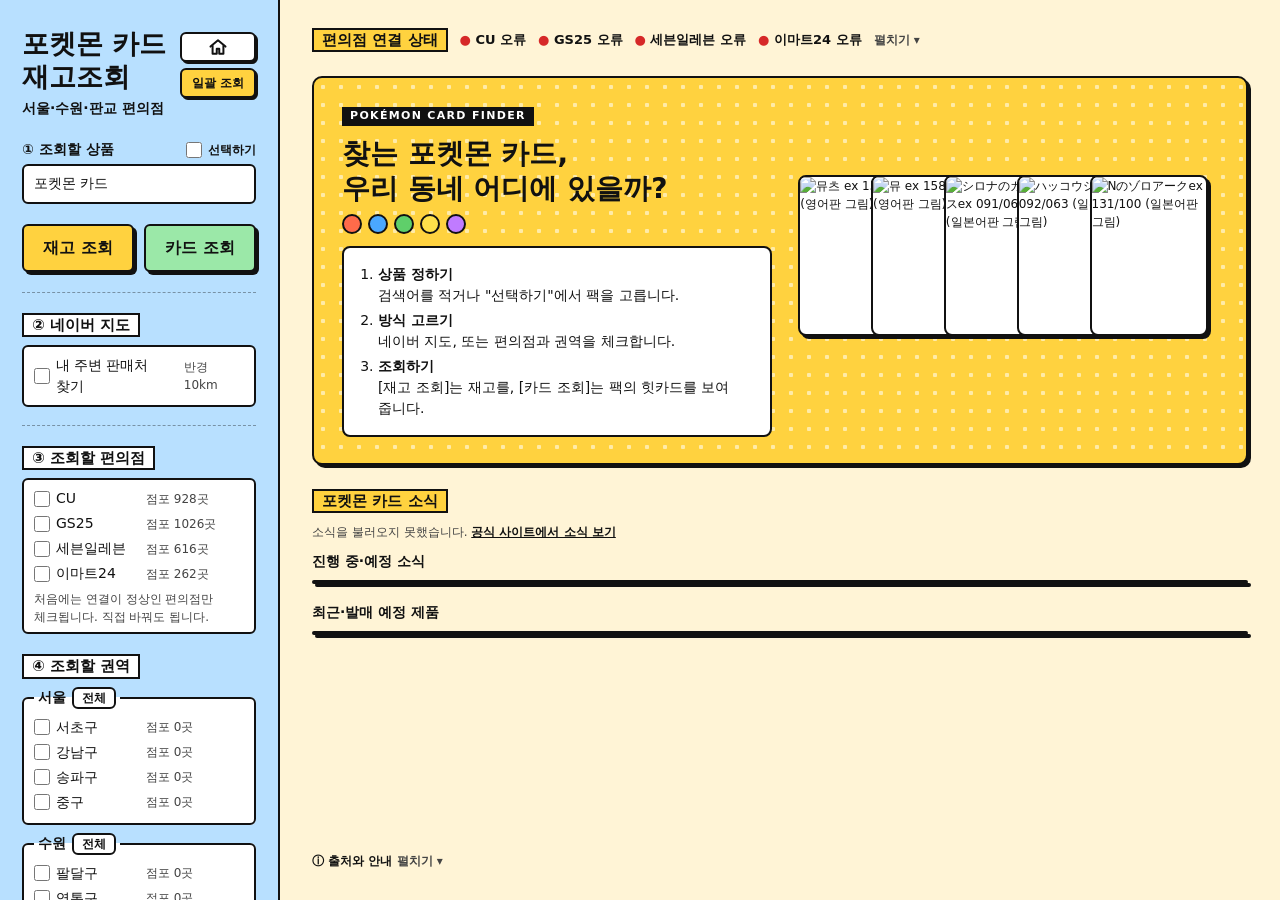
==== commit 93b171c1: "Stack the product box under the news box at the same width Product rows now match the news rows: pac" ====
--- a/apps/pokemon-stock/index.html
+++ b/apps/pokemon-stock/index.html
@@ -1,6 +1,6 @@
 <!DOCTYPE html>
 <!-- data-news-api = 소식 중계 프로그램(Cloudflare Worker) 주소. 비어 있으면 첫 화면 소식 게시판을 숨긴다 -->
-<html lang="ko" data-version="30" data-news-api="https://rough-bush-3101.pkcard-finder.workers.dev/">
+<html lang="ko" data-version="31" data-news-api="https://rough-bush-3101.pkcard-finder.workers.dev/">
 <head>
   <meta charset="UTF-8">
   <!-- 휴대폰에서 화면 폭에 맞게 보이도록 하는 설정 -->
@@ -10,7 +10,7 @@
        integrity = 받은 파일이 바뀌지 않았는지 확인하는 지문 -->
   <link rel="stylesheet" href="https://unpkg.com/leaflet@1.9.4/dist/leaflet.css"
         integrity="sha256-p4NxAoJBhIIN+hmNHrzRCf9tD/miZyoHS5obTRR9BMY=" crossorigin="">
-  <link rel="stylesheet" href="style.css?v=30">
+  <link rel="stylesheet" href="style.css?v=31">
 </head>
 <body>
   <!-- 왼쪽 사이드바: 제목, 조회 버튼, 조회 상태, 권역 체크박스 -->
@@ -196,6 +196,6 @@
 
   <script src="https://unpkg.com/leaflet@1.9.4/dist/leaflet.js"
           integrity="sha256-20nQCchB9co0qIjJZRGuk2/Z9VM+kNiyxNV1lvTlZBo=" crossorigin=""></script>
-  <script src="script.js?v=30"></script>
+  <script src="script.js?v=31"></script>
 </body>
 </html>
--- a/apps/pokemon-stock/style.css
+++ b/apps/pokemon-stock/style.css
@@ -355,7 +355,7 @@
 /* 첫 화면 소식 게시판 */
 #board { margin-top: 24px; }
 #board-note { margin: 0 0 10px; color: var(--dim); font-size: 12px; }
-.board-cols { display: grid; grid-template-columns: minmax(0, 3fr) minmax(0, 2fr); gap: 16px; align-items: start; }
+.board-cols { display: grid; grid-template-columns: minmax(0, 1fr); gap: 18px; } /* 소식 박스 아래에 제품 박스, 같은 너비 */
 .board-cols h3 { margin: 0 0 8px; font-size: 14px; font-weight: 800; }
 .board-news, .board-products { margin: 0; padding: 0; list-style: none; border: var(--line); border-radius: 8px; background: var(--card); box-shadow: var(--shadow); }
 .board-news li { padding: 9px 12px; border-top: 1px solid rgb(0 0 0 / 0.15); }
@@ -368,11 +368,13 @@
 .k-대회 { background: #ffc58a; } .k-이벤트 { background: #ffc2e2; } .k-발매 { background: #9be8a8; } .k-매장 { background: #a8dcff; } .k-공지 { background: var(--card); }
 .board-products li { border-top: 1px solid rgb(0 0 0 / 0.15); }
 .board-products li:first-child { border-top: none; }
-.board-products a { display: grid; grid-template-columns: 52px minmax(0, 1fr) auto; grid-template-rows: auto auto; column-gap: 10px; align-items: center; padding: 8px 12px; color: var(--ink); text-decoration: none; }
-.board-products img { grid-row: 1 / 3; width: 52px; height: 52px; object-fit: contain; }
-.board-products strong { font-size: 13px; font-weight: 800; }
-.board-products small { grid-column: 2; color: var(--dim); font-size: 12px; }
-.board-products .dday { grid-column: 3; grid-row: 1 / 3; padding: 2px 8px; border: var(--line); border-radius: 999px; background: var(--point); font-size: 12px; }
+.board-products a { display: grid; grid-template-columns: 56px minmax(0, 1fr) auto; grid-template-rows: auto auto; column-gap: 12px; align-items: center; min-height: 56px; padding: 9px 12px; color: var(--ink); text-decoration: none; }
+.board-products a:hover strong { text-decoration: underline; }
+.board-products img { grid-row: 1 / 3; width: 56px; height: 56px; object-fit: contain; border-radius: 6px; background: var(--bg); }
+.board-products strong { align-self: end; font-size: 14px; font-weight: 800; }
+.board-products small { grid-column: 2; align-self: start; margin-top: 2px; color: var(--dim); font-size: 12px; }
+.board-products .dday { grid-column: 3; grid-row: 1 / 3; min-width: 52px; padding: 2px 10px; border: var(--line); border-radius: 999px; background: var(--point); font-size: 12px; text-align: center; white-space: nowrap; }
+.board-products .dday.done { background: var(--ok); } /* 이미 발매 */
 #health-wrap { margin-bottom: 24px; }
 /* 연결 상태 머리줄: 제목 + 점 4개(접혀 있을 때도 보인다) */
 #health-fold > summary { display: flex; flex-wrap: wrap; align-items: center; gap: 4px 12px; cursor: pointer; list-style: none; }
@@ -527,7 +529,6 @@
   button, legend .all { min-height: 44px; }
   header label { padding: 10px 0; }
   .map a { padding: 12px 0; }
-  .board-cols { grid-template-columns: 1fr; } /* 휴대폰: 소식과 제품을 위아래로 */
   #health { gap: 6px; }
   .health-box { padding: 6px; }
   .health-box strong { font-size: 12px; }
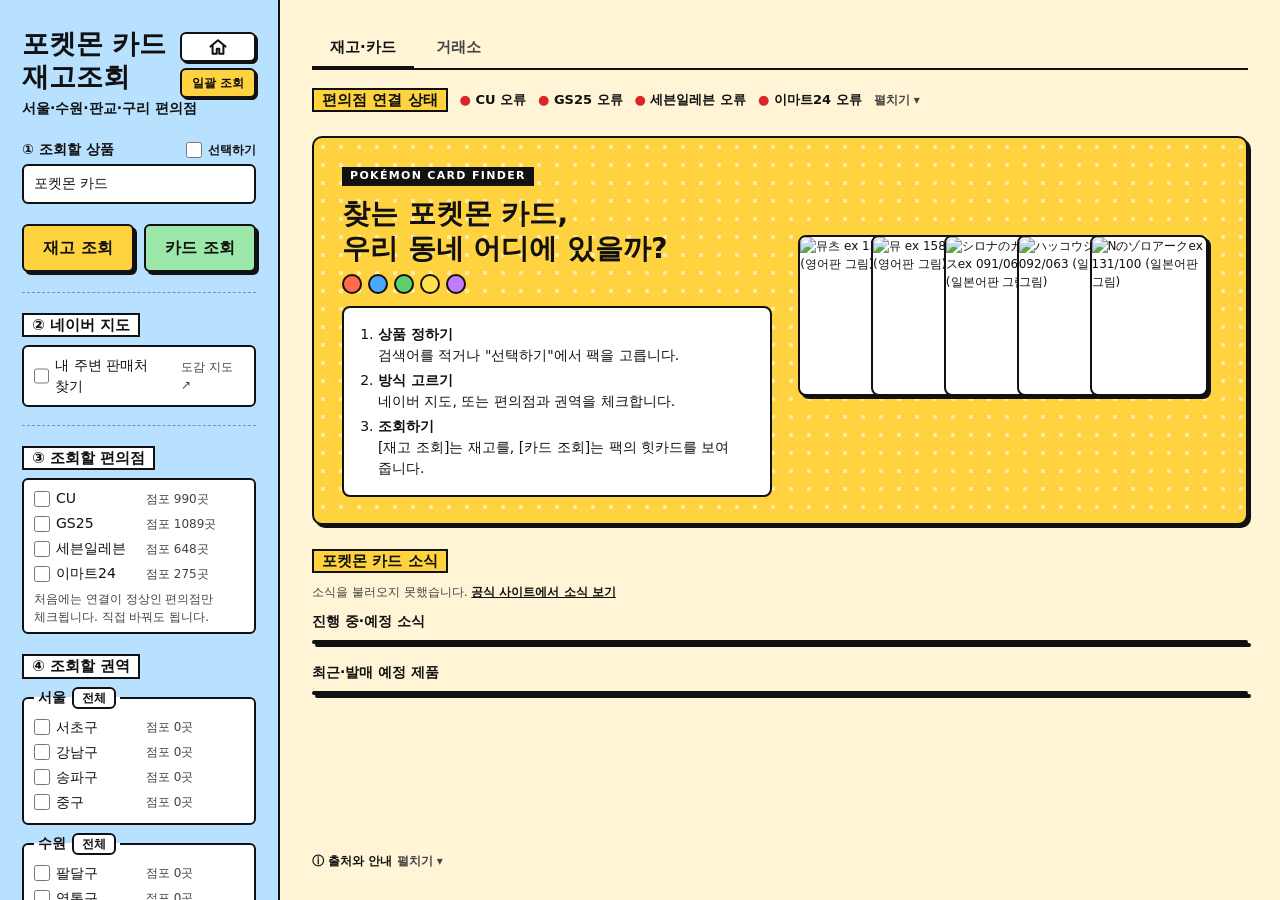
==== commit 521c8021: "Add Guri district, dogam shop map, and an exchange tab (v33) What changed (pokemon-stock web app, pa" ====
--- a/apps/pokemon-stock/index.html
+++ b/apps/pokemon-stock/index.html
@@ -1,16 +1,12 @@
 <!DOCTYPE html>
 <!-- data-news-api = 소식 중계 프로그램(Cloudflare Worker) 주소. 비어 있으면 첫 화면 소식 게시판을 숨긴다 -->
-<html lang="ko" data-version="31" data-news-api="https://rough-bush-3101.pkcard-finder.workers.dev/">
+<html lang="ko" data-version="33" data-news-api="https://rough-bush-3101.pkcard-finder.workers.dev/">
 <head>
   <meta charset="UTF-8">
   <!-- 휴대폰에서 화면 폭에 맞게 보이도록 하는 설정 -->
   <meta name="viewport" content="width=device-width, initial-scale=1">
   <title>포켓몬 카드 재고조회</title>
-  <!-- Leaflet = 여러 곳에 핀을 꽂을 수 있는 지도 라이브러리. CDN(공개 저장소)에서 불러온다.
-       integrity = 받은 파일이 바뀌지 않았는지 확인하는 지문 -->
-  <link rel="stylesheet" href="https://unpkg.com/leaflet@1.9.4/dist/leaflet.css"
-        integrity="sha256-p4NxAoJBhIIN+hmNHrzRCf9tD/miZyoHS5obTRR9BMY=" crossorigin="">
-  <link rel="stylesheet" href="style.css?v=31">
+  <link rel="stylesheet" href="style.css?v=33">
 </head>
 <body>
   <!-- 왼쪽 사이드바: 제목, 조회 버튼, 조회 상태, 권역 체크박스 -->
@@ -31,7 +27,7 @@
         <button id="batch-btn" type="button">일괄 조회</button>
       </div>
     </div>
-    <p class="tagline">서울·수원·판교 편의점</p>
+    <p class="tagline">서울·수원·판교·구리 편의점</p>
 
     <!-- 조회할 상품을 직접 적는 입력칸. label 의 for 와 input 의 id 를 맞추면 글자를 눌러도 입력칸이 선택된다 -->
     <div class="field-row">
@@ -62,7 +58,7 @@
     <hr class="step">
     <h2>② 네이버 지도</h2>
     <div class="checks">
-      <label><input type="checkbox" id="naver-mode"><span>내 주변 판매처 찾기</span><small>반경 10km</small></label>
+      <label><input type="checkbox" id="naver-mode"><span>내 주변 판매처 찾기</span><small>도감 지도 ↗</small></label>
     </div>
 
     <!-- 조회 방식 2: 편의점 재고. 편의점 체크박스는 여러 개를 고를 수 있다. script.js 가 채운다 -->
@@ -79,11 +75,28 @@
     <p class="notice">조회한 순간의 값이니 방문 전 점포에 확인하세요.</p>
     <details class="info">
       <summary>ⓘ 조회 안내</summary>
-      <p>네이버 지도와 편의점 중 한 가지 방식으로만 조회합니다. 내 위치는 이 브라우저 안에서 거리 계산에만 씁니다.</p>
+      <p>네이버 지도와 편의점 중 한 가지 방식으로만 조회합니다. 내 위치는 이 브라우저 안에서 거리 계산에 쓰고, 네이버 지도(포켓몬 카드 도감 판매처 지도)를 열 때만 약 1km 단위로 흐리게 보냅니다.</p>
     </details>
   </header>
 
   <main id="main-area">
+    <!-- 본문 탭: [재고·카드] = 지금까지의 화면, [거래소] = 포켓몬 카드 도감 거래소 안내 -->
+    <nav class="main-tabs" role="tablist" aria-label="화면 고르기">
+      <button id="tab-main" type="button" role="tab" aria-selected="true">재고·카드</button>
+      <button id="tab-exchange" type="button" role="tab" aria-selected="false">거래소</button>
+    </nav>
+
+    <!-- 거래소: 도감 사이트는 다른 페이지 안에 넣을 수 없게 막혀 있어(X-Frame-Options: DENY) 새 탭으로 연다 -->
+    <section id="exchange" hidden>
+      <div class="exchange-card">
+        <p class="exchange-kicker">TCG MARKET</p>
+        <p class="exchange-title">포켓몬 카드 도감 거래소</p>
+        <p>포켓몬 카드를 사고파는 매물과 시세를 볼 수 있는 외부 사이트입니다. 이 사이트는 다른 페이지 안에 넣을 수 없게 되어 있어 새 탭으로 엽니다.</p>
+        <a class="exchange-btn" href="https://www.dogam.app/market" target="_blank" rel="noopener">거래소 열기 ↗</a>
+        <small>dogam.app · 이 웹앱과 관계없는 외부 서비스입니다.</small>
+      </div>
+    </section>
+
     <!-- 편의점 연결 상태: 페이지가 열릴 때 script.js 가 편의점마다 시험 조회를 해 보고 박스 4개를 채운다 -->
     <section id="health-wrap">
       <!-- 확인 중에는 펼쳐 두고, 4곳 확인이 끝나면 script.js 가 접어 "● CU ● GS25 …" 한 줄만 보이게 한다. 누르면 다시 펼쳐진다 -->
@@ -125,15 +138,6 @@
           <ul id="board-products" class="board-products"></ul>
         </div>
       </div>
-    </section>
-
-    <!-- 네이버 지도 방식의 결과: 내 위치 10km 안의 판매처를 지도와 목록으로 -->
-    <section id="places" hidden>
-      <h2 id="places-title"></h2>
-      <p id="places-note"></p>
-      <p><a id="naver-link" target="_blank" rel="noopener">네이버 지도에서 전체 결과 보기 ↗</a></p>
-      <div id="map" role="region" aria-label="주변 판매처 지도"></div>
-      <ul id="places-list"></ul>
     </section>
 
     <!-- 카드 조회의 결과: 고른 팩마다 힛카드를 보여 준다 -->
@@ -188,14 +192,12 @@
     <details class="info">
       <summary>ⓘ 출처와 안내</summary>
     <p>편의점마다 입력한 검색어로 찾은 첫 번째 상품의 재고를 조회합니다. 어떤 상품이 골라졌는지는 요약 카드에 나옵니다.
-       네이버 지도 방식은 네이버 지역 검색 결과이며 재고는 알 수 없습니다.
+       네이버 지도는 포켓몬 카드 도감(dogam.app)의 판매처·재고 지도를 새 탭으로 엽니다.
        이마트24는 재고 기록이 없는 점포가 "확인불가"로 집계됩니다.</p>
     <p>출처: 공개 재고조회 서버 mcp.aka.page (각 편의점 앱 데이터 기반, 비공식 조회 결과). <span id="built-at"></span> <span id="cards-source"></span></p>
     </details>
   </footer>
 
-  <script src="https://unpkg.com/leaflet@1.9.4/dist/leaflet.js"
-          integrity="sha256-20nQCchB9co0qIjJZRGuk2/Z9VM+kNiyxNV1lvTlZBo=" crossorigin=""></script>
-  <script src="script.js?v=31"></script>
+  <script src="script.js?v=33"></script>
 </body>
 </html>
--- a/apps/pokemon-stock/style.css
+++ b/apps/pokemon-stock/style.css
@@ -120,12 +120,6 @@
 fieldset:has(input:disabled) { background: transparent; }
 
 /* 주변 판매처 지도 */
-#map { height: 420px; margin: 10px 0 14px; border: var(--line); border-radius: 8px; box-shadow: var(--shadow); z-index: 0; }
-#map[hidden] { display: none; }
-#places-note { margin: 0 0 6px; color: var(--dim); font-size: 12px; }
-#places-list { list-style: none; padding: 0; margin: 0; }
-#places-list li { margin-bottom: 10px; }
-#places-list a { display: inline-block; padding: 6px 0 0; font-size: 12px; }
 
 #status { margin: 8px 0 0; font-weight: 700; font-variant-numeric: tabular-nums; } /* tabular-nums = 숫자 폭을 같게 해 글자가 흔들리지 않게 */
 #status:empty, #fetched-at:empty { display: none; } /* :empty = 내용이 없을 때는 자리도 차지하지 않게 */
@@ -375,6 +369,20 @@
 .board-products small { grid-column: 2; align-self: start; margin-top: 2px; color: var(--dim); font-size: 12px; }
 .board-products .dday { grid-column: 3; grid-row: 1 / 3; min-width: 52px; padding: 2px 10px; border: var(--line); border-radius: 999px; background: var(--point); font-size: 12px; text-align: center; white-space: nowrap; }
 .board-products .dday.done { background: var(--ok); } /* 이미 발매 */
+/* 본문 탭: [재고·카드] [거래소] — 고른 탭 아래에 굵은 밑줄 */
+.main-tabs { display: flex; gap: 4px; margin: 0 0 18px; border-bottom: var(--line); }
+button[role="tab"] { min-height: 42px; padding: 6px 18px; border: none; border-bottom: 4px solid transparent; border-radius: 0; background: none; box-shadow: none; color: var(--dim); font-size: 15px; font-weight: 800; margin-bottom: -2px; }
+button[role="tab"]:hover, button[role="tab"]:active { transform: none; box-shadow: none; color: var(--ink); }
+button[role="tab"][aria-selected="true"] { color: var(--ink); border-bottom-color: var(--ink); }
+/* [거래소] 탭을 고르면 [재고·카드] 쪽 영역은 숨긴다 */
+.tab-exchange main > section:not(#exchange) { display: none; }
+.exchange-card { max-width: 560px; padding: 22px 24px; border: var(--line); border-radius: 10px; background: var(--card); box-shadow: var(--shadow); }
+.exchange-kicker { display: inline-block; margin: 0; padding: 1px 8px; background: var(--ink); color: var(--card); font-size: 11px; font-weight: 800; letter-spacing: 0.12em; }
+.exchange-title { margin: 8px 0 6px; font-size: 1.4rem; font-weight: 900; }
+.exchange-card small { display: block; margin-top: 12px; color: var(--dim); font-size: 12px; }
+.exchange-btn { display: inline-block; margin-top: 8px; padding: 10px 18px; border: var(--line); border-radius: 6px; background: var(--point); box-shadow: var(--shadow); color: var(--ink); font-weight: 800; text-decoration: none; }
+.exchange-btn:hover { transform: translate(-1px, -1px); box-shadow: 4px 4px 0 var(--ink); }
+
 #health-wrap { margin-bottom: 24px; }
 /* 연결 상태 머리줄: 제목 + 점 4개(접혀 있을 때도 보인다) */
 #health-fold > summary { display: flex; flex-wrap: wrap; align-items: center; gap: 4px 12px; cursor: pointer; list-style: none; }
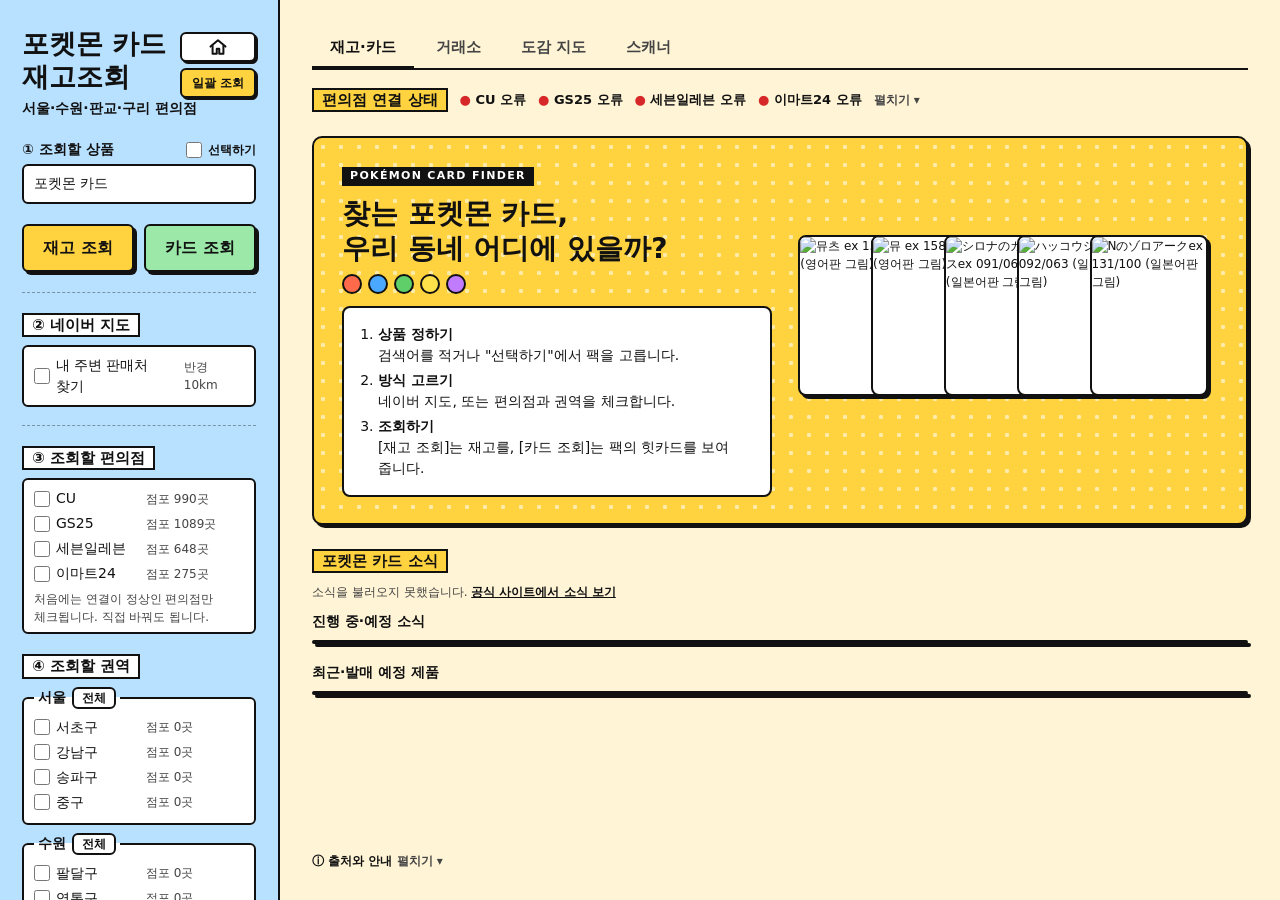
==== commit df1399a0: "Restore the Naver shop map; add dogam map and scanner tabs (v36) What changed (pokemon-stock web app" ====
--- a/apps/pokemon-stock/index.html
+++ b/apps/pokemon-stock/index.html
@@ -1,12 +1,16 @@
 <!DOCTYPE html>
 <!-- data-news-api = 소식 중계 프로그램(Cloudflare Worker) 주소. 비어 있으면 첫 화면 소식 게시판을 숨긴다 -->
-<html lang="ko" data-version="33" data-news-api="https://rough-bush-3101.pkcard-finder.workers.dev/">
+<html lang="ko" data-version="36" data-news-api="https://rough-bush-3101.pkcard-finder.workers.dev/">
 <head>
   <meta charset="UTF-8">
   <!-- 휴대폰에서 화면 폭에 맞게 보이도록 하는 설정 -->
   <meta name="viewport" content="width=device-width, initial-scale=1">
   <title>포켓몬 카드 재고조회</title>
-  <link rel="stylesheet" href="style.css?v=33">
+  <!-- Leaflet = 여러 곳에 핀을 꽂을 수 있는 지도 라이브러리. CDN(공개 저장소)에서 불러온다.
+       integrity = 받은 파일이 바뀌지 않았는지 확인하는 지문 -->
+  <link rel="stylesheet" href="https://unpkg.com/leaflet@1.9.4/dist/leaflet.css"
+        integrity="sha256-p4NxAoJBhIIN+hmNHrzRCf9tD/miZyoHS5obTRR9BMY=" crossorigin="">
+  <link rel="stylesheet" href="style.css?v=36">
 </head>
 <body>
   <!-- 왼쪽 사이드바: 제목, 조회 버튼, 조회 상태, 권역 체크박스 -->
@@ -58,7 +62,7 @@
     <hr class="step">
     <h2>② 네이버 지도</h2>
     <div class="checks">
-      <label><input type="checkbox" id="naver-mode"><span>내 주변 판매처 찾기</span><small>도감 지도 ↗</small></label>
+      <label><input type="checkbox" id="naver-mode"><span>내 주변 판매처 찾기</span><small>반경 10km</small></label>
     </div>
 
     <!-- 조회 방식 2: 편의점 재고. 편의점 체크박스는 여러 개를 고를 수 있다. script.js 가 채운다 -->
@@ -75,7 +79,7 @@
     <p class="notice">조회한 순간의 값이니 방문 전 점포에 확인하세요.</p>
     <details class="info">
       <summary>ⓘ 조회 안내</summary>
-      <p>네이버 지도와 편의점 중 한 가지 방식으로만 조회합니다. 내 위치는 이 브라우저 안에서 거리 계산에 쓰고, 네이버 지도(포켓몬 카드 도감 판매처 지도)를 열 때만 약 1km 단위로 흐리게 보냅니다.</p>
+      <p>네이버 지도와 편의점 중 한 가지 방식으로만 조회합니다. 내 위치는 이 브라우저 안에서 거리 계산에 쓰고, [도감 지도] 탭에서 도감 지도를 열 때만 약 1km 단위로 흐리게 보냅니다.</p>
     </details>
   </header>
 
@@ -84,10 +88,12 @@
     <nav class="main-tabs" role="tablist" aria-label="화면 고르기">
       <button id="tab-main" type="button" role="tab" aria-selected="true">재고·카드</button>
       <button id="tab-exchange" type="button" role="tab" aria-selected="false">거래소</button>
+      <button id="tab-dogam" type="button" role="tab" aria-selected="false">도감 지도</button>
+      <button id="tab-scanner" type="button" role="tab" aria-selected="false">스캐너</button>
     </nav>
 
     <!-- 거래소: 도감 사이트는 다른 페이지 안에 넣을 수 없게 막혀 있어(X-Frame-Options: DENY) 새 탭으로 연다 -->
-    <section id="exchange" hidden>
+    <section id="exchange" class="tab-panel" hidden>
       <div class="exchange-card">
         <p class="exchange-kicker">TCG MARKET</p>
         <p class="exchange-title">포켓몬 카드 도감 거래소</p>
@@ -95,6 +101,36 @@
         <a class="exchange-btn" href="https://www.dogam.app/market" target="_blank" rel="noopener">거래소 열기 ↗</a>
         <small>dogam.app · 이 웹앱과 관계없는 외부 서비스입니다.</small>
       </div>
+    </section>
+
+    <!-- 도감 지도: 포켓몬 카드 도감의 판매처·재고 지도를 내 위치 주변(반경 약 10km)으로 새 탭에서 연다 -->
+    <section id="dogam" class="tab-panel" hidden>
+      <div class="exchange-card">
+        <p class="exchange-kicker">SHOP MAP</p>
+        <p class="exchange-title">포켓몬 카드 도감 판매처 지도</p>
+        <p>카드샵·카드 자판기와 편의점·마트 재고를 지도에서 볼 수 있는 외부 사이트입니다. 내 위치 주변(반경 약 10km)으로 새 탭에서 엽니다.
+           내 위치는 약 1km 단위로 흐리게 보내고, 위치를 허용하지 않으면 지도 처음 화면으로 엽니다.</p>
+        <a id="dogam-btn" class="exchange-btn" target="_blank" rel="noopener" href="https://www.dogam.app/shops#k=stock">도감 지도 열기 ↗</a>
+        <p id="dogam-note" class="dogam-note" aria-live="polite"></p>
+        <small>dogam.app · 이 웹앱과 관계없는 외부 서비스입니다.</small>
+      </div>
+    </section>
+
+    <!-- 스캐너: 카드 번호나 이름으로 카드를 찾아 시세를 본다(우리 원화 시세 + TCG Vault 웹 시세 검색 새 탭) -->
+    <section id="scanner" class="tab-panel" hidden>
+      <div class="exchange-card">
+        <p class="exchange-kicker">CARD SCANNER</p>
+        <p class="exchange-title">카드 시세 조회</p>
+        <p>카드 아래쪽 모서리의 번호(예: 125/098)나 카드 이름을 적고 [시세 조회]를 누르세요.
+           원화 시세(Cardmarket)를 바로 보여 주고, [TCG Vault 시세 ↗]로 영문판 TCGplayer 시세를 새 탭에서 볼 수 있습니다.</p>
+        <form id="scan-form" class="scan-form" role="search">
+          <label for="scan-input" class="sr-only">카드 번호 또는 이름</label>
+          <input id="scan-input" type="search" placeholder="예: 125/098 또는 뮤츠 ex" maxlength="40" autocomplete="off">
+          <button type="submit">시세 조회</button>
+        </form>
+        <p id="scan-note" class="dogam-note" aria-live="polite"></p>
+      </div>
+      <ul id="scan-results" class="scan-results"></ul>
     </section>
 
     <!-- 편의점 연결 상태: 페이지가 열릴 때 script.js 가 편의점마다 시험 조회를 해 보고 박스 4개를 채운다 -->
@@ -138,6 +174,15 @@
           <ul id="board-products" class="board-products"></ul>
         </div>
       </div>
+    </section>
+
+    <!-- 네이버 지도 방식의 결과: 내 위치 10km 안의 판매처를 지도와 목록으로 -->
+    <section id="places" hidden>
+      <h2 id="places-title"></h2>
+      <p id="places-note"></p>
+      <p><a id="naver-link" target="_blank" rel="noopener">네이버 지도에서 전체 결과 보기 ↗</a></p>
+      <div id="map" role="region" aria-label="주변 판매처 지도"></div>
+      <ul id="places-list"></ul>
     </section>
 
     <!-- 카드 조회의 결과: 고른 팩마다 힛카드를 보여 준다 -->
@@ -192,12 +237,14 @@
     <details class="info">
       <summary>ⓘ 출처와 안내</summary>
     <p>편의점마다 입력한 검색어로 찾은 첫 번째 상품의 재고를 조회합니다. 어떤 상품이 골라졌는지는 요약 카드에 나옵니다.
-       네이버 지도는 포켓몬 카드 도감(dogam.app)의 판매처·재고 지도를 새 탭으로 엽니다.
+       네이버 지도 방식은 네이버 지역 검색 결과이며 재고는 알 수 없습니다.
        이마트24는 재고 기록이 없는 점포가 "확인불가"로 집계됩니다.</p>
     <p>출처: 공개 재고조회 서버 mcp.aka.page (각 편의점 앱 데이터 기반, 비공식 조회 결과). <span id="built-at"></span> <span id="cards-source"></span></p>
     </details>
   </footer>
 
-  <script src="script.js?v=33"></script>
+  <script src="https://unpkg.com/leaflet@1.9.4/dist/leaflet.js"
+          integrity="sha256-20nQCchB9co0qIjJZRGuk2/Z9VM+kNiyxNV1lvTlZBo=" crossorigin=""></script>
+  <script src="script.js?v=36"></script>
 </body>
 </html>
--- a/apps/pokemon-stock/style.css
+++ b/apps/pokemon-stock/style.css
@@ -369,19 +369,47 @@
 .board-products small { grid-column: 2; align-self: start; margin-top: 2px; color: var(--dim); font-size: 12px; }
 .board-products .dday { grid-column: 3; grid-row: 1 / 3; min-width: 52px; padding: 2px 10px; border: var(--line); border-radius: 999px; background: var(--point); font-size: 12px; text-align: center; white-space: nowrap; }
 .board-products .dday.done { background: var(--ok); } /* 이미 발매 */
-/* 본문 탭: [재고·카드] [거래소] — 고른 탭 아래에 굵은 밑줄 */
+#map { height: 420px; margin: 10px 0 14px; border: var(--line); border-radius: 8px; box-shadow: var(--shadow); z-index: 0; }
+#map[hidden] { display: none; }
+#places-note { margin: 0 0 6px; color: var(--dim); font-size: 12px; }
+#places-list { list-style: none; padding: 0; margin: 0; }
+#places-list li { margin-bottom: 10px; }
+#places-list a { display: inline-block; padding: 6px 0 0; font-size: 12px; }
+/* 본문 탭: [재고·카드] [거래소] [도감 지도] — 고른 탭 아래에 굵은 밑줄 */
 .main-tabs { display: flex; gap: 4px; margin: 0 0 18px; border-bottom: var(--line); }
 button[role="tab"] { min-height: 42px; padding: 6px 18px; border: none; border-bottom: 4px solid transparent; border-radius: 0; background: none; box-shadow: none; color: var(--dim); font-size: 15px; font-weight: 800; margin-bottom: -2px; }
 button[role="tab"]:hover, button[role="tab"]:active { transform: none; box-shadow: none; color: var(--ink); }
 button[role="tab"][aria-selected="true"] { color: var(--ink); border-bottom-color: var(--ink); }
-/* [거래소] 탭을 고르면 [재고·카드] 쪽 영역은 숨긴다 */
-.tab-exchange main > section:not(#exchange) { display: none; }
+/* [거래소]·[도감 지도] 탭을 고르면 [재고·카드] 쪽 영역은 숨긴다 */
+.tab-other main > section:not(.tab-panel) { display: none; }
 .exchange-card { max-width: 560px; padding: 22px 24px; border: var(--line); border-radius: 10px; background: var(--card); box-shadow: var(--shadow); }
 .exchange-kicker { display: inline-block; margin: 0; padding: 1px 8px; background: var(--ink); color: var(--card); font-size: 11px; font-weight: 800; letter-spacing: 0.12em; }
 .exchange-title { margin: 8px 0 6px; font-size: 1.4rem; font-weight: 900; }
 .exchange-card small { display: block; margin-top: 12px; color: var(--dim); font-size: 12px; }
 .exchange-btn { display: inline-block; margin-top: 8px; padding: 10px 18px; border: var(--line); border-radius: 6px; background: var(--point); box-shadow: var(--shadow); color: var(--ink); font-weight: 800; text-decoration: none; }
 .exchange-btn:hover { transform: translate(-1px, -1px); box-shadow: 4px 4px 0 var(--ink); }
+button.exchange-btn { min-height: 0; font-size: 1rem; text-align: center; }
+.dogam-note { margin: 10px 0 0; font-size: 13px; }
+/* 스캐너: 입력칸 + [시세 조회], 아래에 찾은 카드 줄 */
+.scan-form { display: flex; gap: 8px; margin-top: 10px; }
+.scan-form input { flex: 1; min-width: 0; height: 42px; padding: 0 12px; box-sizing: border-box; font: inherit; border: var(--line); border-radius: 6px; background: var(--card); color: var(--ink); }
+.scan-form button { flex: none; font-weight: 800; background: var(--point); text-align: center; }
+.scan-results { display: grid; gap: 12px; max-width: 760px; margin: 16px 0 0; padding: 0; list-style: none; }
+.scan-results li { display: grid; grid-template-columns: 92px minmax(0, 1fr); gap: 14px; align-items: start; padding: 12px; border: var(--line); border-radius: 8px; background: var(--card); box-shadow: var(--shadow); }
+.scan-results img, .scan-results .blank { display: block; width: 92px; height: auto; aspect-ratio: 245 / 337; border: var(--line); border-radius: 6px; }
+.scan-results .blank { display: grid; place-items: center; background: var(--bg); color: var(--dim); font-size: 12px; }
+.scan-info strong { display: block; font-size: 1rem; font-weight: 800; }
+.scan-info small { display: block; color: var(--dim); font-size: 12px; }
+.scan-info > span { display: block; margin-top: 2px; color: var(--dim); font-size: 12px; }
+.scan-price { margin: 6px 0 0; font-size: 13px; }
+.scan-price b { font-size: 1.2rem; font-weight: 900; }
+.scan-btns { display: flex; flex-wrap: wrap; gap: 8px; margin-top: 10px; }
+.scan-btns button, .scan-btns a, .scan-btns span { display: inline-flex; align-items: center; min-height: 34px; padding: 4px 12px; box-sizing: border-box; font-size: 13px; font-weight: 800; text-align: center; }
+/* [TCG Vault 시세 ↗]는 링크지만 버튼처럼 보이게 */
+.scan-vault { border: var(--line); border-radius: 6px; background: var(--sub); box-shadow: var(--shadow); color: var(--ink); text-decoration: none; }
+.scan-vault:not([href]) { color: var(--dim); box-shadow: none; cursor: wait; } /* 주소를 준비하는 동안 */
+.scan-vault.none { border-style: dashed; background: none; box-shadow: none; color: var(--dim); font-weight: 400; cursor: default; }
+.dogam-note:empty { display: none; }
 
 #health-wrap { margin-bottom: 24px; }
 /* 연결 상태 머리줄: 제목 + 점 4개(접혀 있을 때도 보인다) */
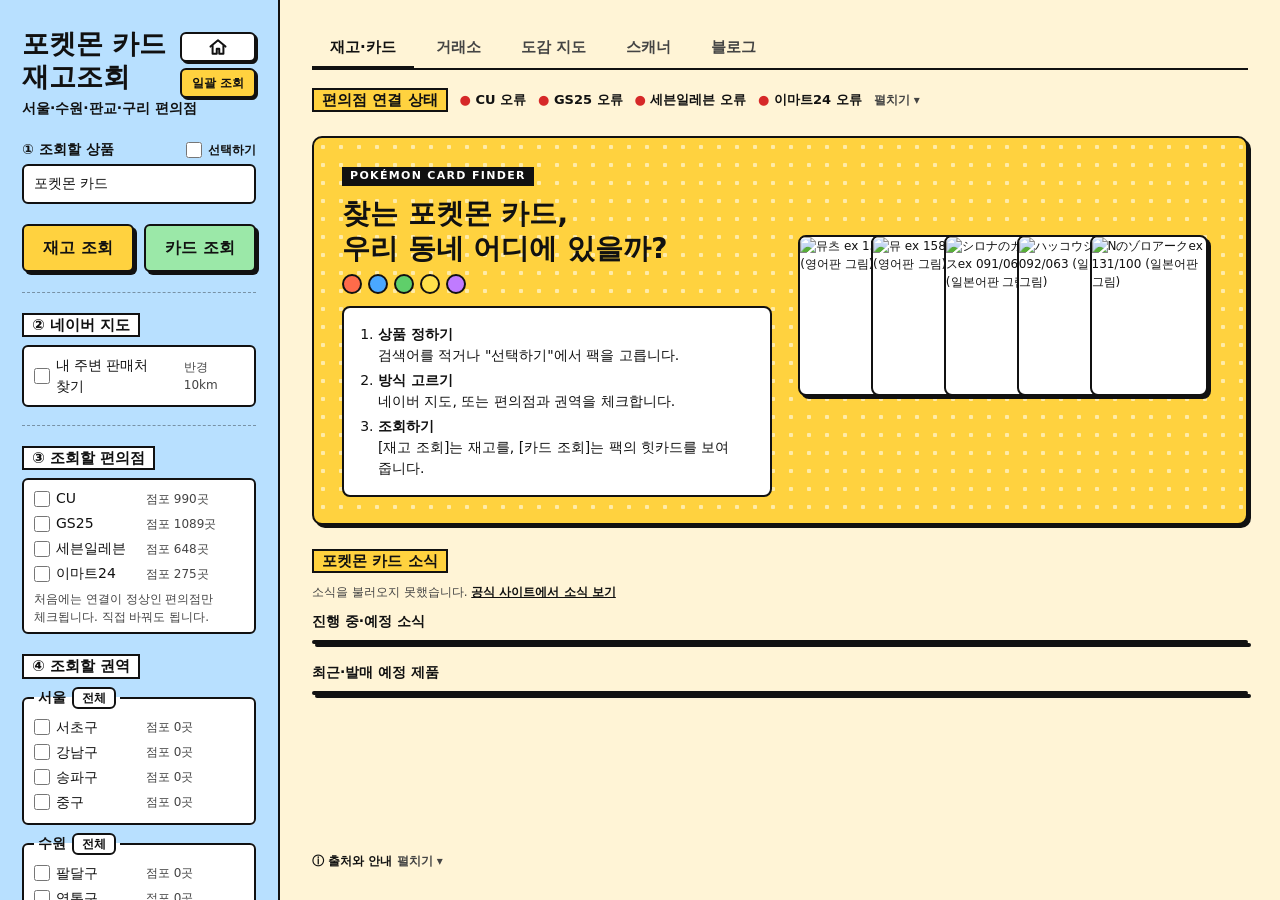
==== commit 6bbb9dc6: "Add a blog tab with a TCG Vault latest-posts preview (v38) What changed (pokemon-stock web app, page" ====
--- a/apps/pokemon-stock/index.html
+++ b/apps/pokemon-stock/index.html
@@ -1,6 +1,6 @@
 <!DOCTYPE html>
 <!-- data-news-api = 소식 중계 프로그램(Cloudflare Worker) 주소. 비어 있으면 첫 화면 소식 게시판을 숨긴다 -->
-<html lang="ko" data-version="36" data-news-api="https://rough-bush-3101.pkcard-finder.workers.dev/">
+<html lang="ko" data-version="38" data-news-api="https://rough-bush-3101.pkcard-finder.workers.dev/">
 <head>
   <meta charset="UTF-8">
   <!-- 휴대폰에서 화면 폭에 맞게 보이도록 하는 설정 -->
@@ -10,7 +10,7 @@
        integrity = 받은 파일이 바뀌지 않았는지 확인하는 지문 -->
   <link rel="stylesheet" href="https://unpkg.com/leaflet@1.9.4/dist/leaflet.css"
         integrity="sha256-p4NxAoJBhIIN+hmNHrzRCf9tD/miZyoHS5obTRR9BMY=" crossorigin="">
-  <link rel="stylesheet" href="style.css?v=36">
+  <link rel="stylesheet" href="style.css?v=38">
 </head>
 <body>
   <!-- 왼쪽 사이드바: 제목, 조회 버튼, 조회 상태, 권역 체크박스 -->
@@ -90,6 +90,7 @@
       <button id="tab-exchange" type="button" role="tab" aria-selected="false">거래소</button>
       <button id="tab-dogam" type="button" role="tab" aria-selected="false">도감 지도</button>
       <button id="tab-scanner" type="button" role="tab" aria-selected="false">스캐너</button>
+      <button id="tab-blog" type="button" role="tab" aria-selected="false">블로그</button>
     </nav>
 
     <!-- 거래소: 도감 사이트는 다른 페이지 안에 넣을 수 없게 막혀 있어(X-Frame-Options: DENY) 새 탭으로 연다 -->
@@ -131,6 +132,22 @@
         <p id="scan-note" class="dogam-note" aria-live="polite"></p>
       </div>
       <ul id="scan-results" class="scan-results"></ul>
+    </section>
+
+    <!-- 블로그: TCG Vault 블로그도 다른 페이지 안에 넣을 수 없게 막혀 있어(X-Frame-Options: SAMEORIGIN) 새 탭으로 연다 -->
+    <section id="blog" class="tab-panel" hidden>
+      <div class="exchange-card">
+        <p class="exchange-kicker">TCG BLOG</p>
+        <p class="exchange-title">TCG Vault 블로그</p>
+        <p>카드 컬렉터를 위한 가이드입니다. 컬렉션 시작하기, 카드 상태와 등급, 포켓몬 카드의 값을 파악하는 방법 등을 다룹니다.
+           이 사이트는 다른 페이지 안에 넣을 수 없게 되어 있어, 아래에 최신 글 목록을 보여 주고 글은 새 탭으로 엽니다.</p>
+        <a class="exchange-btn" href="https://tcgvault.io/ko/blog/" target="_blank" rel="noopener">블로그 열기 ↗</a>
+        <small>tcgvault.io · 이 웹앱과 관계없는 외부 서비스입니다.</small>
+      </div>
+      <!-- 최신 글 미리보기: 탭을 처음 열 때 블로그 목록 페이지를 읽어 제목·요약·발행일·대표 그림만 보여 준다. 누르면 그 글이 새 탭으로 -->
+      <h3 class="blog-head">최신 글</h3>
+      <p id="blog-note" class="dogam-note" aria-live="polite"></p>
+      <ul id="blog-list" class="blog-list"></ul>
     </section>
 
     <!-- 편의점 연결 상태: 페이지가 열릴 때 script.js 가 편의점마다 시험 조회를 해 보고 박스 4개를 채운다 -->
@@ -245,6 +262,6 @@
 
   <script src="https://unpkg.com/leaflet@1.9.4/dist/leaflet.js"
           integrity="sha256-20nQCchB9co0qIjJZRGuk2/Z9VM+kNiyxNV1lvTlZBo=" crossorigin=""></script>
-  <script src="script.js?v=36"></script>
+  <script src="script.js?v=38"></script>
 </body>
 </html>
--- a/apps/pokemon-stock/style.css
+++ b/apps/pokemon-stock/style.css
@@ -410,6 +410,16 @@
 .scan-vault:not([href]) { color: var(--dim); box-shadow: none; cursor: wait; } /* 주소를 준비하는 동안 */
 .scan-vault.none { border-style: dashed; background: none; box-shadow: none; color: var(--dim); font-weight: 400; cursor: default; }
 .dogam-note:empty { display: none; }
+/* 블로그 최신 글: 카드 격자(그림 → 발행일 → 제목 → 요약 두 줄) */
+.blog-head { margin: 22px 0 4px; font-size: 15px; font-weight: 800; }
+.blog-list { display: grid; grid-template-columns: repeat(auto-fill, minmax(220px, 1fr)); gap: 14px; max-width: 980px; margin: 10px 0 0; padding: 0; list-style: none; }
+.blog-list a { display: flex; flex-direction: column; gap: 4px; height: 100%; box-sizing: border-box; padding-bottom: 12px; border: var(--line); border-radius: 8px; overflow: hidden; background: var(--card); box-shadow: var(--shadow); color: var(--ink); text-decoration: none; }
+.blog-list a:hover { transform: translate(-1px, -1px); box-shadow: 4px 4px 0 var(--ink); }
+.blog-list img { width: 100%; aspect-ratio: 1600 / 845; object-fit: cover; border-bottom: var(--line); background: var(--bg); }
+.blog-list small, .blog-list strong, .blog-list span { padding: 0 12px; }
+.blog-list small { margin-top: 6px; color: var(--dim); font-size: 12px; }
+.blog-list strong { font-size: 14px; font-weight: 800; line-height: 1.35; }
+.blog-list span { display: -webkit-box; -webkit-line-clamp: 2; -webkit-box-orient: vertical; overflow: hidden; color: var(--dim); font-size: 12px; line-height: 1.45; }
 
 #health-wrap { margin-bottom: 24px; }
 /* 연결 상태 머리줄: 제목 + 점 4개(접혀 있을 때도 보인다) */
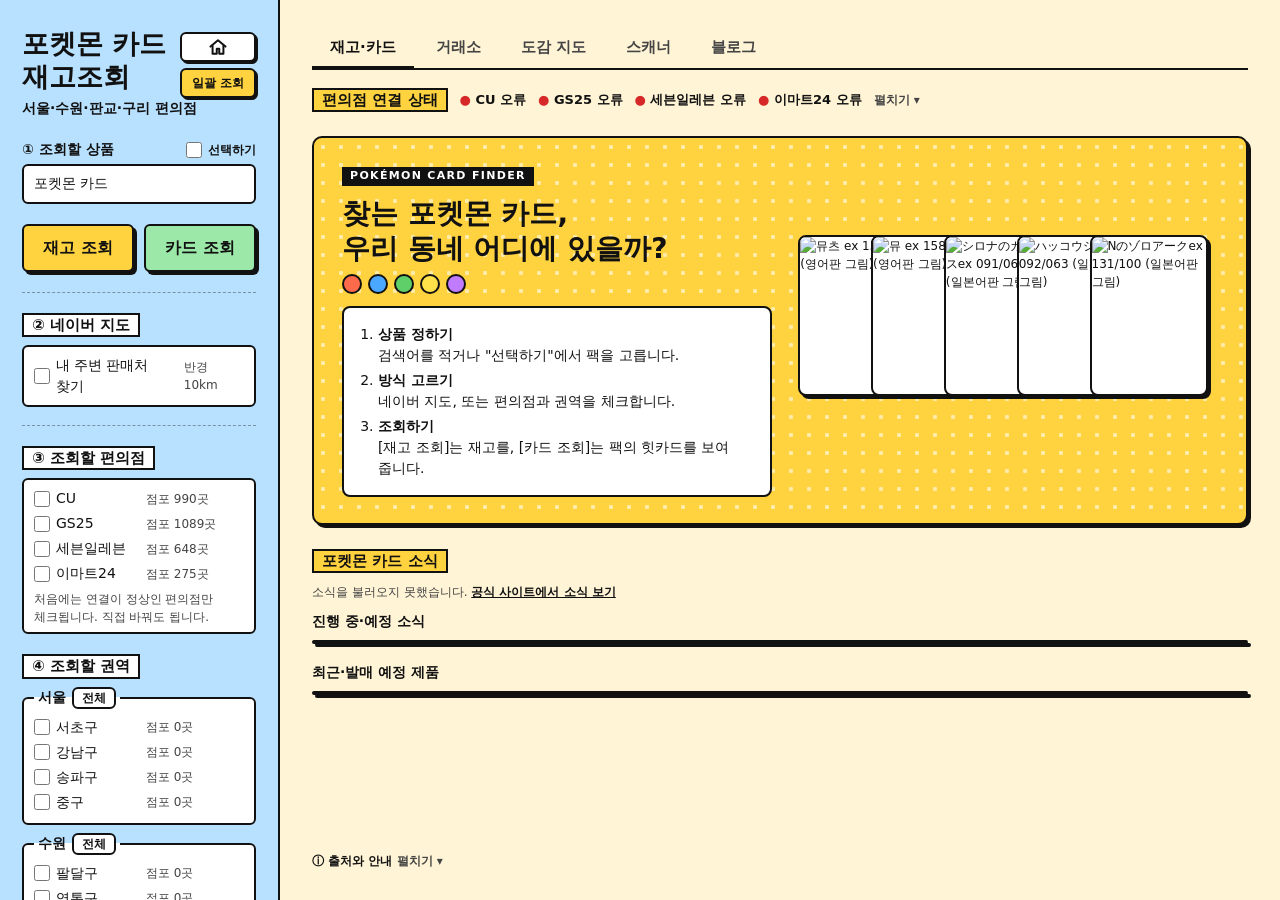
==== commit daf1423f: "Fix region clicks in Naver mode; switch tabs on query and allow moving during it (v39) What changed " ====
--- a/apps/pokemon-stock/index.html
+++ b/apps/pokemon-stock/index.html
@@ -1,6 +1,6 @@
 <!DOCTYPE html>
 <!-- data-news-api = 소식 중계 프로그램(Cloudflare Worker) 주소. 비어 있으면 첫 화면 소식 게시판을 숨긴다 -->
-<html lang="ko" data-version="38" data-news-api="https://rough-bush-3101.pkcard-finder.workers.dev/">
+<html lang="ko" data-version="39" data-news-api="https://rough-bush-3101.pkcard-finder.workers.dev/">
 <head>
   <meta charset="UTF-8">
   <!-- 휴대폰에서 화면 폭에 맞게 보이도록 하는 설정 -->
@@ -10,7 +10,7 @@
        integrity = 받은 파일이 바뀌지 않았는지 확인하는 지문 -->
   <link rel="stylesheet" href="https://unpkg.com/leaflet@1.9.4/dist/leaflet.css"
         integrity="sha256-p4NxAoJBhIIN+hmNHrzRCf9tD/miZyoHS5obTRR9BMY=" crossorigin="">
-  <link rel="stylesheet" href="style.css?v=38">
+  <link rel="stylesheet" href="style.css?v=39">
 </head>
 <body>
   <!-- 왼쪽 사이드바: 제목, 조회 버튼, 조회 상태, 권역 체크박스 -->
@@ -262,6 +262,6 @@
 
   <script src="https://unpkg.com/leaflet@1.9.4/dist/leaflet.js"
           integrity="sha256-20nQCchB9co0qIjJZRGuk2/Z9VM+kNiyxNV1lvTlZBo=" crossorigin=""></script>
-  <script src="script.js?v=38"></script>
+  <script src="script.js?v=39"></script>
 </body>
 </html>
--- a/apps/pokemon-stock/style.css
+++ b/apps/pokemon-stock/style.css
@@ -117,6 +117,8 @@
 
 /* 잠긴(disabled) 체크박스와 그 이름표는 흐리게 */
 header label:has(input:disabled), legend .all:disabled { opacity: 0.4; cursor: not-allowed; }
+/* 네이버 지도를 켰을 때 편의점·권역: 흐리게(누르면 편의점 조회로 바뀐다) */
+.locked label, .locked legend .all { opacity: 0.4; }
 fieldset:has(input:disabled) { background: transparent; }
 
 /* 주변 판매처 지도 */
